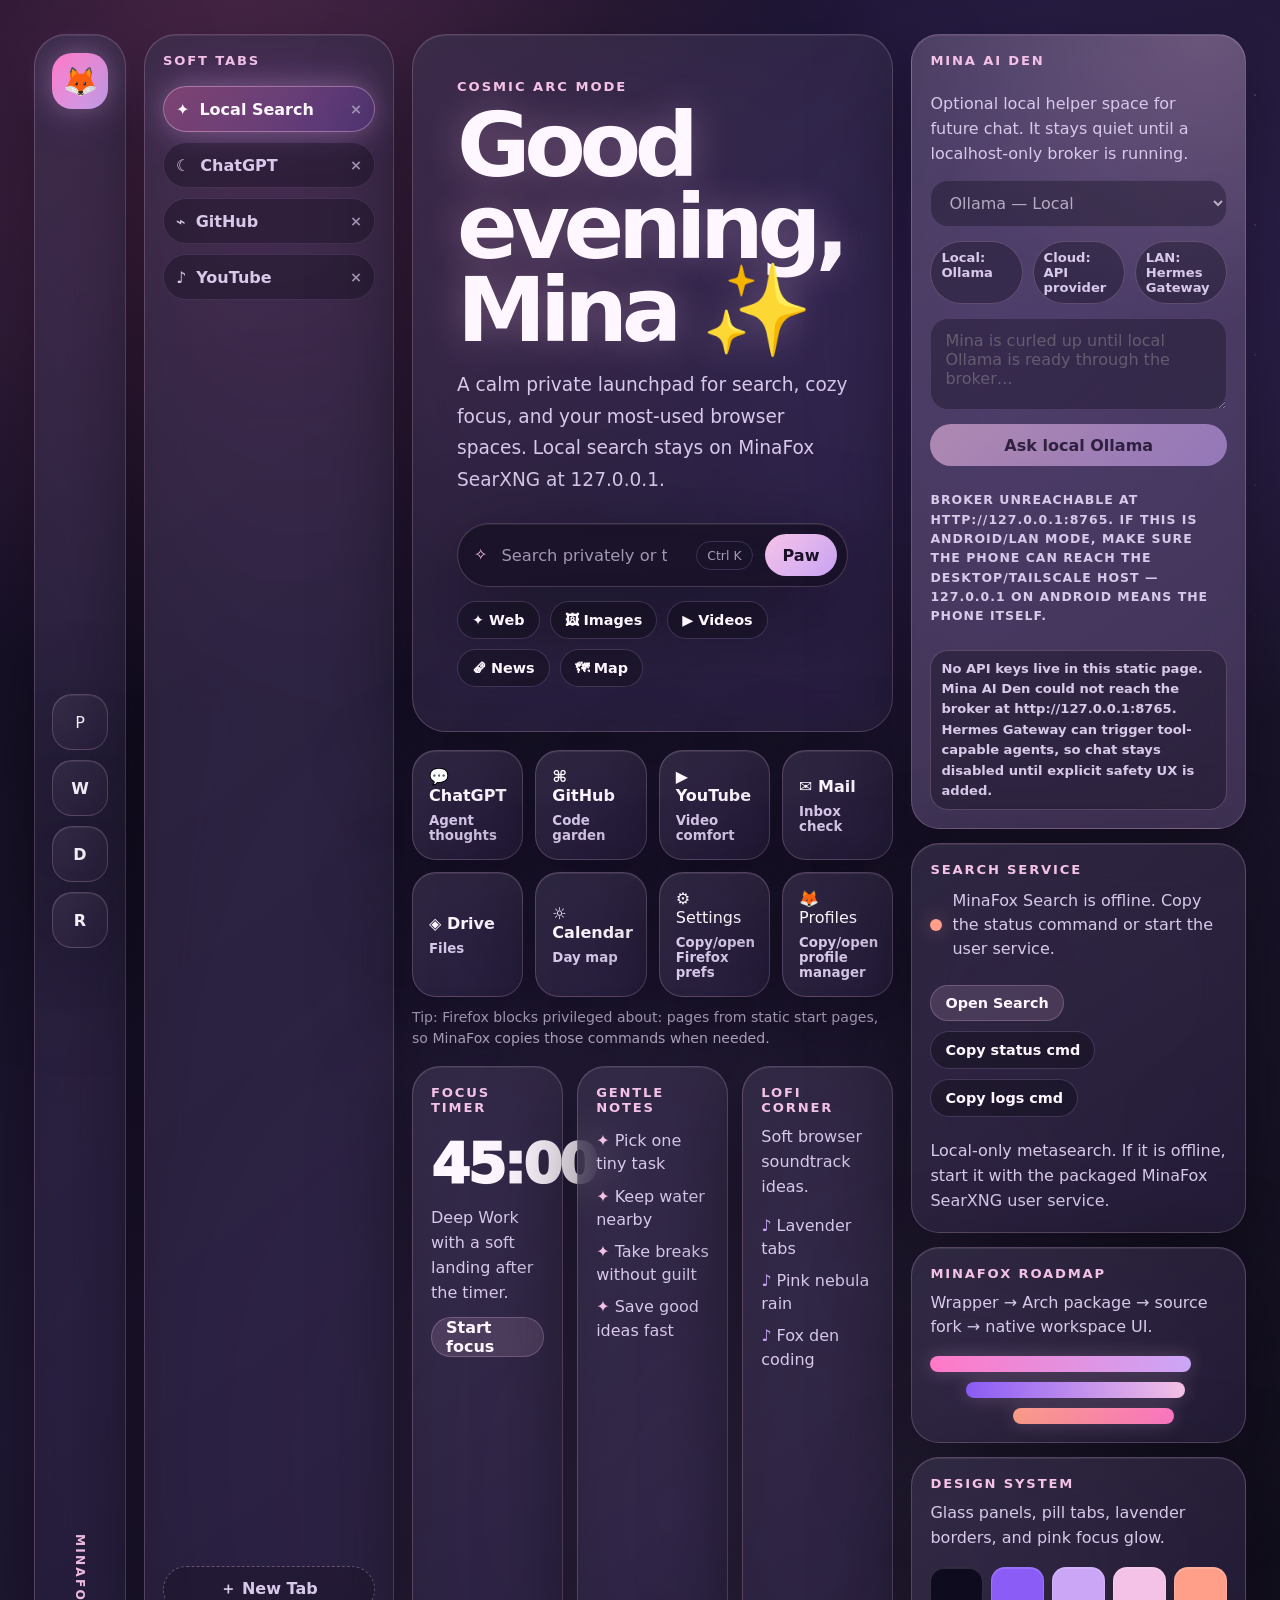
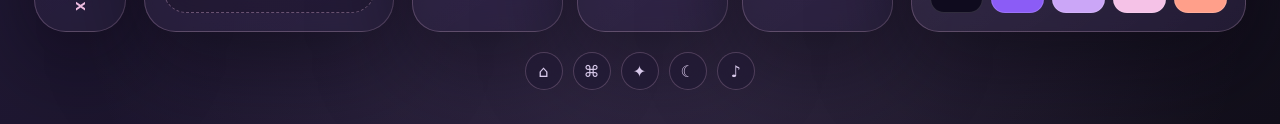
==== desktop/start.html @ c30ad0db "feat: add MinaFox Android LAN UX harness" ====
<!doctype html>
<html lang="en">
<head>
  <meta charset="utf-8" />
  <meta name="viewport" content="width=device-width, initial-scale=1" />
  <meta name="color-scheme" content="dark" />
  <title>MinaFox Start</title>
  <style>
    :root {
      color-scheme: dark;
      --bg: #0f0b1e;
      --bg-2: #151126;
      --panel: rgba(32, 24, 52, 0.66);
      --panel-strong: rgba(63, 48, 86, 0.78);
      --ink: #fff7ff;
      --muted: #d8c9ea;
      --soft: #a99abb;
      --lavender: #cba6f7;
      --violet: #8b5cf6;
      --pink: #f5c2e7;
      --rose: #ff79c6;
      --peach: #ff9f8a;
      --border: rgba(245, 194, 231, 0.22);
      --border-strong: rgba(245, 194, 231, 0.42);
      --shadow: 0 28px 90px rgba(5, 3, 12, 0.52);
      --glow: 0 0 28px rgba(245, 194, 231, 0.30), 0 0 54px rgba(139, 92, 246, 0.18);
      font-family: Inter, ui-sans-serif, system-ui, -apple-system, BlinkMacSystemFont, "Segoe UI", sans-serif;
      background: var(--bg);
      color: var(--ink);
    }

    * { box-sizing: border-box; }

    body {
      margin: 0;
      min-height: 100vh;
      padding: clamp(16px, 3vw, 34px);
      background:
        radial-gradient(circle at 18% 8%, rgba(255, 121, 198, 0.28), transparent 30%),
        radial-gradient(circle at 78% 18%, rgba(139, 92, 246, 0.26), transparent 28%),
        radial-gradient(circle at 52% 88%, rgba(203, 166, 247, 0.18), transparent 36%),
        linear-gradient(135deg, #0f0b1e 0%, #211936 48%, #120f1b 100%);
      overflow-x: hidden;
    }

    body::before {
      content: "";
      position: fixed;
      inset: 0;
      pointer-events: none;
      background-image:
        radial-gradient(circle, rgba(255,255,255,0.20) 0 1px, transparent 1.4px),
        radial-gradient(circle, rgba(245,194,231,0.22) 0 1px, transparent 1.5px);
      background-size: 130px 130px, 190px 190px;
      background-position: 20px 30px, 70px 90px;
      mask-image: linear-gradient(to bottom, rgba(0,0,0,0.82), transparent 88%);
    }

    a { color: inherit; }

    .minafox-desktop,
    .minafox-shell {
      position: relative;
      z-index: 1;
      width: min(1440px, 100%);
      min-height: calc(100vh - clamp(32px, 6vw, 68px));
      margin: 0 auto;
      display: grid;
      grid-template-columns: 92px minmax(190px, 250px) minmax(0, 1fr);
      gap: 18px;
      align-items: stretch;
    }

    .glass,
    .workspace-rail,
    .soft-tabs,
    .hero-card,
    .quick-card,
    .widget-card,
    .dashboard-card,
    .workspace-bubble,
    .command-bar {
      border: 1px solid var(--border);
      background: linear-gradient(145deg, rgba(255, 255, 255, 0.08), rgba(255, 255, 255, 0.03)), var(--panel);
      box-shadow: var(--shadow), inset 0 1px 0 rgba(255, 255, 255, 0.08);
      backdrop-filter: blur(22px) saturate(148%);
    }

    .workspace-rail {
      border-radius: 32px;
      padding: 18px 12px;
      display: grid;
      grid-template-rows: auto 1fr auto;
      justify-items: center;
      gap: 18px;
    }

    .brand-mark {
      display: grid;
      place-items: center;
      width: 56px;
      height: 56px;
      border-radius: 20px;
      background: linear-gradient(135deg, var(--rose), var(--lavender));
      color: #1b1026;
      font-size: 1.75rem;
      box-shadow: var(--glow);
    }

    .rail-label {
      writing-mode: vertical-rl;
      text-orientation: mixed;
      letter-spacing: 0.18em;
      text-transform: uppercase;
      color: var(--pink);
      font-size: 0.76rem;
      font-weight: 900;
    }

    .workspace-bubbles {
      display: grid;
      gap: 10px;
      align-content: center;
    }

    .workspace-bubble {
      width: 56px;
      min-height: 56px;
      display: grid;
      place-items: center;
      border-radius: 20px;
      text-decoration: none;
      font-weight: 900;
      transition: transform 160ms ease, border-color 160ms ease, box-shadow 160ms ease, background-color 160ms ease;
    }

    .soft-tabs {
      border-radius: 32px;
      padding: 18px;
      display: grid;
      grid-template-rows: auto 1fr auto;
      gap: 18px;
      min-width: 0;
    }

    .soft-tabs h2,
    .dashboard-card h2,
    .widget-card h2 {
      margin: 0;
      font-size: 0.82rem;
      letter-spacing: 0.14em;
      text-transform: uppercase;
      color: var(--pink);
    }

    .soft-tab-list {
      display: grid;
      gap: 10px;
      align-content: start;
    }

    .soft-tab {
      display: grid;
      grid-template-columns: auto 1fr auto;
      gap: 10px;
      align-items: center;
      min-height: 46px;
      padding: 10px 12px;
      border: 1px solid rgba(203, 166, 247, 0.14);
      border-radius: 999px;
      background: rgba(13, 10, 22, 0.34);
      color: var(--muted);
      text-decoration: none;
      font-weight: 750;
    }

    .soft-tab.is-active {
      color: var(--ink);
      background: linear-gradient(135deg, rgba(255, 121, 198, 0.32), rgba(139, 92, 246, 0.26));
      border-color: var(--border-strong);
      box-shadow: var(--glow);
    }

    .tab-close {
      color: var(--soft);
      font-size: 0.9rem;
    }

    .new-tab-pill {
      display: block;
      border: 1px dashed rgba(245, 194, 231, 0.34);
      border-radius: 999px;
      padding: 12px 14px;
      color: var(--muted);
      text-align: center;
      text-decoration: none;
      font-weight: 850;
      background: rgba(13, 10, 22, 0.24);
      width: 100%;
    }

    .start-stage {
      display: grid;
      grid-template-columns: minmax(0, 1.18fr) minmax(280px, 0.82fr);
      gap: 18px;
      min-width: 0;
    }

    .stage-main {
      display: grid;
      grid-template-rows: auto auto 1fr;
      gap: 18px;
      min-width: 0;
    }

    .hero-card {
      border-radius: 34px;
      padding: clamp(24px, 4vw, 44px);
      position: relative;
      overflow: hidden;
    }

    .hero-card::after {
      content: "";
      position: absolute;
      inset: auto -16% -44% 36%;
      height: 280px;
      background: radial-gradient(circle, rgba(245, 194, 231, 0.32), transparent 64%);
      pointer-events: none;
    }

    .eyebrow {
      margin: 0 0 10px;
      color: var(--pink);
      font-size: 0.82rem;
      font-weight: 900;
      letter-spacing: 0.15em;
      text-transform: uppercase;
    }

    h1 {
      margin: 0;
      max-width: 820px;
      font-size: clamp(2.5rem, 7vw, 5.6rem);
      line-height: 0.92;
      letter-spacing: -0.07em;
      text-shadow: 0 0 38px rgba(245, 194, 231, 0.30);
    }

    .subtitle {
      max-width: 66ch;
      margin: 18px 0 0;
      color: var(--muted);
      font-size: clamp(1rem, 2vw, 1.16rem);
      line-height: 1.7;
    }

    .command-bar {
      position: relative;
      z-index: 1;
      display: grid;
      grid-template-columns: auto 1fr auto auto;
      gap: 12px;
      align-items: center;
      margin-top: 28px;
      padding: 10px 10px 10px 16px;
      border-radius: 999px;
      background: rgba(13, 10, 22, 0.58);
    }

    label {
      position: absolute;
      width: 1px;
      height: 1px;
      padding: 0;
      margin: -1px;
      overflow: hidden;
      clip: rect(0, 0, 0, 0);
      white-space: nowrap;
      border: 0;
    }

    .sparkle { color: var(--pink); }

    input[name="q"] {
      min-width: 0;
      border: 0;
      background: transparent;
      color: var(--ink);
      font: inherit;
      font-size: 1.02rem;
      outline: none;
    }

    input[name="q"]::placeholder { color: rgba(216, 201, 234, 0.72); }

    .shortcut-hint {
      color: var(--soft);
      border: 1px solid rgba(203, 166, 247, 0.20);
      border-radius: 999px;
      padding: 6px 10px;
      font-size: 0.78rem;
      white-space: nowrap;
    }

    button,
    .quick-card,
    .workspace-bubble,
    .soft-tab,
    .new-tab-pill,
    .search-mode-pill,
    .status-action {
      transition: transform 160ms ease, border-color 160ms ease, box-shadow 160ms ease, background-color 160ms ease;
    }

    button {
      border: 0;
      min-height: 42px;
      border-radius: 999px;
      padding: 0 18px;
      background: linear-gradient(135deg, var(--pink), var(--lavender));
      color: #1b1026;
      cursor: pointer;
      font: inherit;
      font-weight: 900;
    }

    .search-mode-pills {
      position: relative;
      z-index: 1;
      display: flex;
      flex-wrap: wrap;
      gap: 10px;
      margin-top: 14px;
    }

    .search-mode-pill,
    .status-action {
      min-height: 38px;
      border: 1px solid rgba(203, 166, 247, 0.22);
      border-radius: 999px;
      padding: 0 14px;
      background: rgba(13, 10, 22, 0.40);
      color: var(--ink);
      box-shadow: none;
      font-size: 0.9rem;
    }

    .search-mode-pill:hover,
    .status-action:hover {
      background: linear-gradient(135deg, rgba(245, 194, 231, 0.22), rgba(139, 92, 246, 0.18));
    }

    .quick-apps,
    .quicklinks {
      display: grid;
      grid-template-columns: repeat(4, minmax(0, 1fr));
      gap: 12px;
    }

    .quick-card {
      min-height: 92px;
      display: grid;
      gap: 8px;
      align-content: center;
      justify-items: start;
      border-radius: 24px;
      padding: 16px;
      text-decoration: none;
      font-weight: 900;
    }

    .quick-card small {
      color: var(--muted);
      font-weight: 650;
    }

    .action-card {
      width: 100%;
      border: 1px solid var(--border);
      background: linear-gradient(145deg, rgba(255, 255, 255, 0.08), rgba(255, 255, 255, 0.03)), var(--panel);
      color: var(--ink);
      cursor: pointer;
      text-align: left;
      font: inherit;
    }

    .action-status {
      grid-column: 1 / -1;
      margin: -2px 0 0;
      min-height: 1.4em;
      color: var(--muted);
      font-size: 0.88rem;
      line-height: 1.45;
    }

    .workspace-bubble.action-card {
      width: 56px;
      padding: 0;
      text-align: center;
    }

    .widget-grid,
    .dashboard-grid {
      display: grid;
      gap: 14px;
    }

    .widget-grid {
      grid-template-columns: repeat(3, minmax(0, 1fr));
    }

    .widget-card,
    .dashboard-card {
      border-radius: 28px;
      padding: 18px;
      min-width: 0;
    }

    .ai-den-card {
      display: grid;
      gap: 14px;
      background:
        radial-gradient(circle at 88% 0%, rgba(245, 194, 231, 0.18), transparent 34%),
        linear-gradient(145deg, rgba(255, 255, 255, 0.10), rgba(255, 255, 255, 0.04)),
        var(--panel-strong);
    }

    .ai-den-card select,
    .ai-den-card textarea {
      width: 100%;
      border: 1px solid rgba(203, 166, 247, 0.24);
      border-radius: 18px;
      background: rgba(13, 10, 22, 0.58);
      color: var(--ink);
      font: inherit;
      padding: 12px 14px;
    }

    .ai-den-card select:disabled,
    .ai-den-card textarea:disabled,
    .ai-send-button:disabled {
      opacity: 0.58;
      cursor: not-allowed;
    }

    .ai-den-card textarea {
      min-height: 92px;
      resize: vertical;
    }

    .ai-provider-row,
    .ai-privacy-row {
      display: grid;
      gap: 10px;
    }

    .ai-privacy-row {
      grid-template-columns: repeat(3, minmax(0, 1fr));
    }

    .privacy-pill,
    .ai-status-text {
      border: 1px solid rgba(245, 194, 231, 0.22);
      border-radius: 999px;
      padding: 8px 10px;
      color: var(--muted);
      background: rgba(13, 10, 22, 0.34);
      font-size: 0.82rem;
      font-weight: 800;
    }

    .ai-status-text {
      border-radius: 18px;
      line-height: 1.5;
    }

    .ai-response-box {
      min-height: 48px;
      border: 1px solid rgba(137, 180, 250, 0.20);
      border-radius: 18px;
      padding: 12px 14px;
      background: rgba(13, 10, 22, 0.36);
      color: var(--soft);
      line-height: 1.5;
      white-space: pre-wrap;
    }

    .ai-response-box:empty {
      display: none;
    }

    .ai-chat-state {
      color: var(--muted);
      font-size: 0.78rem;
      font-weight: 800;
      letter-spacing: 0.08em;
      text-transform: uppercase;
    }

    .service-status-card {
      display: grid;
      gap: 12px;
    }

    .service-status-row {
      display: flex;
      align-items: center;
      gap: 10px;
      color: var(--muted);
      line-height: 1.5;
    }

    .status-dot {
      width: 12px;
      height: 12px;
      border-radius: 999px;
      background: var(--soft);
      box-shadow: 0 0 18px rgba(216, 201, 234, 0.20);
      flex: 0 0 auto;
    }

    .status-dot.is-online {
      background: #a6e3a1;
      box-shadow: 0 0 18px rgba(166, 227, 161, 0.42);
    }

    .status-dot.is-offline {
      background: var(--peach);
      box-shadow: 0 0 18px rgba(255, 159, 138, 0.36);
    }

    .status-actions {
      display: flex;
      flex-wrap: wrap;
      gap: 10px;
    }

    .widget-card p,
    .dashboard-card p {
      color: var(--muted);
      line-height: 1.55;
      margin: 10px 0 0;
    }

    .timer-face {
      margin-top: 16px;
      font-size: clamp(2rem, 5vw, 3.5rem);
      font-weight: 950;
      letter-spacing: -0.05em;
    }

    .mini-button {
      display: inline-grid;
      place-items: center;
      min-height: 36px;
      margin-top: 12px;
      padding: 0 14px;
      border-radius: 999px;
      background: rgba(245, 194, 231, 0.14);
      border: 1px solid rgba(245, 194, 231, 0.24);
      color: var(--ink);
      text-decoration: none;
      font-weight: 850;
    }

    .checklist,
    .track-list {
      display: grid;
      gap: 9px;
      margin: 14px 0 0;
      padding: 0;
      list-style: none;
      color: var(--muted);
      line-height: 1.45;
    }

    .checklist li::before { content: "✦ "; color: var(--pink); }
    .track-list li::before { content: "♪ "; color: var(--lavender); }

    .dashboard-grid {
      align-content: start;
    }

    .roadmap-bars {
      display: grid;
      gap: 10px;
      margin-top: 16px;
    }

    .roadmap-bars span {
      display: block;
      height: 16px;
      border-radius: 999px;
      background: linear-gradient(90deg, var(--rose), var(--lavender));
      box-shadow: 0 0 18px rgba(245, 194, 231, 0.22);
    }

    .roadmap-bars span:nth-child(2) { width: 74%; margin-left: 12%; background: linear-gradient(90deg, var(--violet), var(--pink)); }
    .roadmap-bars span:nth-child(3) { width: 54%; margin-left: 28%; background: linear-gradient(90deg, var(--peach), var(--rose)); }

    .palette {
      display: grid;
      grid-template-columns: repeat(5, 1fr);
      gap: 8px;
      margin-top: 16px;
    }

    .swatch {
      min-height: 46px;
      border-radius: 14px;
      border: 1px solid rgba(255, 255, 255, 0.14);
      box-shadow: inset 0 1px 0 rgba(255,255,255,0.12);
    }

    .bottom-toolbar {
      grid-column: 1 / -1;
      display: flex;
      justify-content: center;
      gap: 10px;
      padding-top: 2px;
    }

    .bottom-toolbar span {
      display: grid;
      place-items: center;
      width: 38px;
      height: 38px;
      border-radius: 999px;
      border: 1px solid var(--border);
      background: rgba(32, 24, 52, 0.54);
      color: var(--muted);
      backdrop-filter: blur(16px);
    }

    button:hover,
    .quick-card:hover,
    .workspace-bubble:hover,
    .soft-tab:hover,
    .new-tab-pill:hover,
    .mini-button:hover,
    .search-mode-pill:hover,
    .status-action:hover {
      transform: translateY(-2px);
      border-color: var(--border-strong);
      box-shadow: 0 18px 48px rgba(7, 4, 18, 0.34), 0 0 28px rgba(245, 194, 231, 0.16);
    }

    input[name="q"]:focus-visible,
    .ai-den-card select:focus-visible,
    .ai-den-card textarea:focus-visible,
    button:focus-visible,
    .quick-card:focus-visible,
    .workspace-bubble:focus-visible,
    .soft-tab:focus-visible,
    .new-tab-pill:focus-visible,
    .mini-button:focus-visible,
    .search-mode-pill:focus-visible,
    .status-action:focus-visible {
      outline: 3px solid rgba(245, 194, 231, 0.52);
      outline-offset: 4px;
      border-color: rgba(245, 194, 231, 0.74);
      box-shadow: 0 0 0 7px rgba(139, 92, 246, 0.18), 0 0 34px rgba(245, 194, 231, 0.24);
    }

    @media (max-width: 1180px) {
      .minafox-desktop,
      .minafox-shell {
        grid-template-columns: 82px minmax(0, 1fr);
      }

      .soft-tabs {
        grid-column: 1 / -1;
        grid-row: 2;
      }

      .soft-tab-list {
        grid-template-columns: repeat(4, minmax(0, 1fr));
      }

      .start-stage {
        grid-column: 2;
      }
    }

    @media (max-width: 920px) {
      .minafox-desktop,
      .minafox-shell {
        grid-template-columns: 1fr;
      }

      .workspace-rail {
        grid-template-columns: auto 1fr auto;
        grid-template-rows: auto;
        border-radius: 26px;
      }

      .rail-label { writing-mode: initial; }

      .workspace-bubbles {
        display: flex;
        justify-content: center;
        flex-wrap: wrap;
      }

      .workspace-bubble {
        width: auto;
        min-width: 56px;
        padding-inline: 16px;
      }

      .start-stage {
        grid-column: auto;
        grid-template-columns: 1fr;
      }

      .widget-grid,
      .quick-apps,
      .quicklinks {
        grid-template-columns: repeat(2, minmax(0, 1fr));
      }
    }

    @media (max-width: 640px) {
      body { padding: 14px; }

      .hero-card,
      .soft-tabs,
      .workspace-rail,
      .widget-card,
      .dashboard-card {
        border-radius: 24px;
      }

      .command-bar {
        grid-template-columns: auto 1fr auto;
        border-radius: 24px;
      }

      .shortcut-hint { display: none; }

      .soft-tab-list,
      .widget-grid,
      .quick-apps,
      .quicklinks {
        grid-template-columns: 1fr;
      }
    }

    @media (prefers-reduced-motion: reduce) {
      *, *::before, *::after {
        animation-duration: 0.001ms !important;
        animation-iteration-count: 1 !important;
        scroll-behavior: auto !important;
        transition-duration: 0.001ms !important;
      }
    }
  </style>
</head>
<body>
  <main class="minafox-shell minafox-desktop" aria-label="MinaFox start dashboard">
    <aside class="workspace-rail" aria-label="Workspace rail">
      <div class="brand-mark" aria-hidden="true">🦊</div>
      <nav class="workspace-bubbles" aria-label="Workspaces">
        <button class="workspace-bubble action-card" type="button" data-about-target="about:profiles" aria-label="Personal workspace">P</button>
        <a class="workspace-bubble" href="https://calendar.google.com/" aria-label="Work workspace">W</a>
        <a class="workspace-bubble" href="https://github.com/" aria-label="Development workspace">D</a>
        <a class="workspace-bubble" href="https://scholar.google.com/" aria-label="Research workspace">R</a>
      </nav>
      <div class="rail-label">MinaFox</div>
    </aside>

    <aside class="soft-tabs" aria-label="Soft tab preview">
      <h2>Soft tabs</h2>
      <nav class="soft-tab-list" aria-label="Pinned pages">
        <a class="soft-tab is-active" href="http://127.0.0.1:8888/"><span>✦</span><span>Local Search</span><span class="tab-close">×</span></a>
        <a class="soft-tab" href="https://chat.openai.com/"><span>☾</span><span>ChatGPT</span><span class="tab-close">×</span></a>
        <a class="soft-tab" href="https://github.com/"><span>⌁</span><span>GitHub</span><span class="tab-close">×</span></a>
        <a class="soft-tab" href="https://youtube.com/"><span>♪</span><span>YouTube</span><span class="tab-close">×</span></a>
      </nav>
      <button class="new-tab-pill" type="button" data-about-target="about:blank">＋ New Tab</button>
    </aside>

    <section class="start-stage" aria-label="Start page content">
      <div class="stage-main">
        <section class="hero-card" aria-labelledby="minafox-greeting">
          <p class="eyebrow">Cosmic Arc mode</p>
          <h1 id="minafox-greeting">Good evening, Mina ✨</h1>
          <p class="subtitle">A calm private launchpad for search, cozy focus, and your most-used browser spaces. Local search stays on MinaFox SearXNG at 127.0.0.1.</p>
          <form id="minafox-search-form" class="command-bar" role="search" method="post" action="http://127.0.0.1:8888/search">
            <span class="sparkle" aria-hidden="true">✧</span>
            <label for="search-q">Search MinaFox SearXNG privately</label>
            <input id="search-q" name="q" type="search" autocomplete="off" placeholder="Search privately or type a cozy command…" />
            <span class="shortcut-hint" aria-hidden="true">Ctrl K</span>
            <button type="submit" aria-label="Search">Paw</button>
          </form>
          <div class="search-mode-pills" aria-label="Search modes">
            <button class="search-mode-pill" type="button" data-search-category="general">✦ Web</button>
            <button class="search-mode-pill" type="button" data-search-category="images">🖼 Images</button>
            <button class="search-mode-pill" type="button" data-search-category="videos">▶ Videos</button>
            <button class="search-mode-pill" type="button" data-search-category="news">🗞 News</button>
            <button class="search-mode-pill" type="button" data-search-category="map">🗺 Map</button>
          </div>
        </section>

        <nav class="quick-apps quicklinks" aria-label="Quick links">
          <a class="quick-card" href="https://chat.openai.com/"><span>💬 ChatGPT</span><small>Agent thoughts</small></a>
          <a class="quick-card" href="https://github.com/"><span>⌘ GitHub</span><small>Code garden</small></a>
          <a class="quick-card" href="https://youtube.com/"><span>▶ YouTube</span><small>Video comfort</small></a>
          <a class="quick-card" href="https://mail.proton.me/"><span>✉ Mail</span><small>Inbox check</small></a>
          <a class="quick-card" href="https://drive.proton.me/"><span>◈ Drive</span><small>Files</small></a>
          <a class="quick-card" href="https://calendar.google.com/"><span>☼ Calendar</span><small>Day map</small></a>
          <button class="quick-card action-card" type="button" data-about-target="about:preferences"><span>⚙ Settings</span><small>Copy/open Firefox prefs</small></button>
          <button class="quick-card action-card" type="button" data-about-target="about:profiles"><span>🦊 Profiles</span><small>Copy/open profile manager</small></button>
          <p class="action-status" data-action-status aria-live="polite">Tip: Firefox blocks privileged about: pages from static start pages, so MinaFox copies those commands when needed.</p>
        </nav>

        <section class="widget-grid" aria-label="Focus widgets">
          <article class="widget-card focus-timer-card">
            <h2>Focus timer</h2>
            <div class="timer-face">45:00</div>
            <p>Deep Work with a soft landing after the timer.</p>
            <button class="mini-button action-card" type="button" data-about-target="about:blank">Start focus</button>
          </article>
          <article class="widget-card notes-card">
            <h2>Gentle notes</h2>
            <ul class="checklist">
              <li>Pick one tiny task</li>
              <li>Keep water nearby</li>
              <li>Take breaks without guilt</li>
              <li>Save good ideas fast</li>
            </ul>
          </article>
          <article class="widget-card lofi-card">
            <h2>Lofi corner</h2>
            <p>Soft browser soundtrack ideas.</p>
            <ul class="track-list">
              <li>Lavender tabs</li>
              <li>Pink nebula rain</li>
              <li>Fox den coding</li>
            </ul>
          </article>
        </section>
      </div>

      <aside class="dashboard-grid" aria-label="Dashboard cards">
        <article class="dashboard-card ai-den-card" aria-labelledby="ai-den-title">
          <h2 id="ai-den-title">Mina AI Den</h2>
          <p>Optional local helper space for future chat. It stays quiet until a localhost-only broker is running.</p>
          <div class="ai-provider-row">
            <label for="ai-provider-select">Choose AI provider</label>
            <select id="ai-provider-select" class="ai-provider-select" disabled>
              <option value="ollama" data-provider-id="ollama">Ollama — Local</option>
              <option value="openai_compatible" data-provider-id="openai_compatible" disabled>OpenAI / ChatGPT-compatible — Cloud</option>
              <option value="gemini" data-provider-id="gemini" disabled>Gemini — Cloud</option>
              <option value="claude" data-provider-id="claude" disabled>Claude — Cloud</option>
              <option value="openrouter" data-provider-id="openrouter" disabled>OpenRouter — Cloud</option>
              <option value="hermes_gateway" data-provider-id="hermes_gateway" disabled>Hermes Gateway — LAN / advanced</option>
            </select>
          </div>
          <div class="ai-privacy-row" aria-label="AI privacy modes">
            <span class="privacy-pill" data-privacy-mode="local">Local: Ollama</span>
            <span class="privacy-pill" data-privacy-mode="cloud">Cloud: API provider</span>
            <span class="privacy-pill" data-privacy-mode="lan">LAN: Hermes Gateway</span>
          </div>
          <label for="ai-prompt-input">AI prompt</label>
          <textarea id="ai-prompt-input" class="ai-prompt-input" disabled placeholder="Mina is curled up until local Ollama is ready through the broker…"></textarea>
          <button class="ai-send-button" type="button" disabled>Ask local Ollama</button>
          <p class="ai-chat-state" data-ai-chat-state>Chat disabled until broker reports local Ollama ready.</p>
          <output class="ai-response-box" data-ai-response aria-live="polite"></output>
          <p class="ai-status-text" data-ai-status>No API keys live in this static page. Cloud keys stay in local config/keyring-backed broker settings. Hermes Gateway can trigger tool-capable agents, so LAN mode still requires explicit pairing and warnings. Start minafox-ai-broker to detect http://127.0.0.1:8765.</p>
        </article>
        <article class="dashboard-card service-status-card" aria-labelledby="search-status-title">
          <h2 id="search-status-title">Search service</h2>
          <div class="service-status-row">
            <span class="status-dot" data-search-status-dot aria-hidden="true"></span>
            <span data-search-status>Checking MinaFox Search on 127.0.0.1:8888…</span>
          </div>
          <div class="status-actions" aria-label="Search service actions">
            <a class="status-action mini-button" href="http://127.0.0.1:8888/">Open Search</a>
            <button class="status-action" type="button" data-copy-command="systemctl --user status minafox-searxng.service">Copy status cmd</button>
            <button class="status-action" type="button" data-copy-command="journalctl --user -u minafox-searxng.service -f">Copy logs cmd</button>
          </div>
          <p>Local-only metasearch. If it is offline, start it with the packaged MinaFox SearXNG user service.</p>
        </article>
        <article class="dashboard-card roadmap-card">
          <h2>MinaFox roadmap</h2>
          <p>Wrapper → Arch package → source fork → native workspace UI.</p>
          <div class="roadmap-bars" aria-hidden="true">
            <span style="width: 88%"></span>
            <span></span>
            <span></span>
          </div>
        </article>
        <article class="dashboard-card design-system-card">
          <h2>Design system</h2>
          <p>Glass panels, pill tabs, lavender borders, and pink focus glow.</p>
          <div class="palette" aria-label="MinaFox palette swatches">
            <span class="swatch" style="background:#0f0b1e"></span>
            <span class="swatch" style="background:#8b5cf6"></span>
            <span class="swatch" style="background:#cba6f7"></span>
            <span class="swatch" style="background:#f5c2e7"></span>
            <span class="swatch" style="background:#ff9f8a"></span>
          </div>
        </article>
      </aside>
    </section>

    <div class="bottom-toolbar" aria-hidden="true">
      <span>⌂</span><span>⌘</span><span>✦</span><span>☾</span><span>♪</span>
    </div>
  </main>
  <script>
    const actionStatus = document.querySelector("[data-action-status]");
    const searchForm = document.querySelector("#minafox-search-form");
    const searchInput = document.querySelector("#search-q");
    const minafoxRuntimeConfig = window.MINAFOX_RUNTIME_CONFIG || {};
    const searchBaseUrl = normalizeServiceUrl(minafoxRuntimeConfig.searchBaseUrl || "http://127.0.0.1:8888");
    const searchActionUrl = normalizeServiceUrl(minafoxRuntimeConfig.searchActionUrl || `${searchBaseUrl}/search`);
    const aiBrokerUrl = normalizeServiceUrl(minafoxRuntimeConfig.aiBrokerUrl || "http://127.0.0.1:8765");
    const runtimeMode = minafoxRuntimeConfig.mode || "desktop-local";

    function normalizeServiceUrl(url) {
      return String(url || "").replace(/\/+$/, "");
    }

    function applyRuntimeConfig() {
      if (searchForm) searchForm.action = searchActionUrl;
      document.querySelectorAll('a[href="http://127.0.0.1:8888/"]').forEach((link) => {
        link.href = `${searchBaseUrl}/`;
      });
      const subtitle = document.querySelector(".hero-card .subtitle");
      if (subtitle && runtimeMode !== "desktop-local") {
        subtitle.textContent = `A calm private launchpad for search, cozy focus, and your most-used browser spaces. Android/LAN test mode points search to ${searchBaseUrl}.`;
      }
      const aiStatus = document.querySelector("[data-ai-status]");
      if (aiStatus && runtimeMode !== "desktop-local") {
        aiStatus.textContent = `No API keys live in this static page. Android/LAN test mode will check the MinaFox broker at ${aiBrokerUrl}.`;
      }
      const searchStatus = document.querySelector("[data-search-status]");
      if (searchStatus) searchStatus.textContent = `Checking MinaFox Search on ${searchBaseUrl}…`;
    }

    applyRuntimeConfig();

    function setSearchCategory(category) {
      if (!searchForm || !category) return;
      searchForm.querySelectorAll('input[name^="category_"]').forEach((input) => input.remove());
      const hidden = document.createElement("input");
      hidden.type = "hidden";
      hidden.name = `category_${category}`;
      hidden.value = "on";
      searchForm.appendChild(hidden);
    }

    document.querySelectorAll("[data-search-category]").forEach((control) => {
      control.addEventListener("click", () => {
        const category = control.getAttribute("data-search-category");
        setSearchCategory(category);
        if (searchInput && !searchInput.value.trim()) searchInput.focus();
        if (searchInput?.value.trim()) searchForm?.requestSubmit();
      });
    });

    document.querySelectorAll("[data-copy-command]").forEach((control) => {
      control.addEventListener("click", async () => {
        const command = control.getAttribute("data-copy-command");
        if (!command) return;
        const copied = await copyAboutCommand(command);
        if (actionStatus) actionStatus.textContent = copied ? `Copied: ${command}` : `Run this command: ${command}`;
      });
    });

    async function copyAboutCommand(target) {
      try {
        if (navigator.clipboard?.writeText) {
          await navigator.clipboard.writeText(target);
          return true;
        }
      } catch (error) {
        // Fall through to textarea copy fallback.
      }
      const scratch = document.createElement("textarea");
      scratch.value = target;
      scratch.setAttribute("readonly", "");
      scratch.style.position = "fixed";
      scratch.style.opacity = "0";
      document.body.appendChild(scratch);
      scratch.select();
      let copied = false;
      try {
        copied = document.execCommand("copy");
      } catch (error) {
        copied = false;
      }
      scratch.remove();
      return copied;
    }

    document.querySelectorAll("[data-about-target]").forEach((control) => {
      control.addEventListener("click", async () => {
        const target = control.getAttribute("data-about-target");
        if (!target) return;
        if (target === "about:blank") {
          window.open("about:blank", "_blank", "noopener");
          if (actionStatus) actionStatus.textContent = "Opened a blank focus tab.";
          return;
        }
        const copied = await copyAboutCommand(target);
        if (actionStatus) {
          actionStatus.textContent = copied
            ? `Copied ${target}. Paste it into the address bar and press Enter.`
            : `Open ${target} from the address bar. Firefox blocks this from static pages.`;
        }
      });
    });

    const aiProviderSelect = document.querySelector("#ai-provider-select");
    const aiPromptInput = document.querySelector("#ai-prompt-input");
    const aiSendButton = document.querySelector(".ai-send-button");
    const aiResponse = document.querySelector("[data-ai-response]");
    const aiChatState = document.querySelector("[data-ai-chat-state]");

    function setAiChatEnabled(enabled, message) {
      if (aiProviderSelect) aiProviderSelect.disabled = !enabled;
      if (aiPromptInput) aiPromptInput.disabled = !enabled;
      if (aiSendButton) aiSendButton.disabled = !enabled;
      if (aiChatState) aiChatState.textContent = message;
    }

    function friendlyAiError(payload, fallback) {
      if (payload?.message) return payload.message;
      if (payload?.error === "chat_disabled") return "Local Ollama chat is safely paused. Start the broker with MINAFOX_AI_ENABLE_OLLAMA_CHAT=1 when you want to test it.";
      if (payload?.error === "provider_disabled") return "That provider is still safety-disabled in this MinaFox phase.";
      return fallback || "Ollama is offline. Start Ollama locally, make sure a model is pulled, then try Mina AI Den again.";
    }

    async function askLocalOllama() {
      const prompt = aiPromptInput?.value.trim();
      if (!prompt || !aiResponse) return;
      aiSendButton.disabled = true;
      aiResponse.textContent = "Mina is thinking locally…";
      try {
        const response = await fetch(`${aiBrokerUrl}/chat`, {
          method: "POST",
          headers: { "Content-Type": "application/json" },
          body: JSON.stringify({ provider: "ollama", prompt }),
        });
        const payload = await response.json();
        if (!response.ok) throw new Error(friendlyAiError(payload, "Local Ollama chat failed safely."));
        aiResponse.textContent = payload.message || "Mina replied with an empty message.";
      } catch (error) {
        aiResponse.textContent = `AI Den stayed safe: ${error.message}`;
      } finally {
        aiSendButton.disabled = false;
      }
    }

    aiSendButton?.addEventListener("click", askLocalOllama);

    (async () => {
      const status = document.querySelector("[data-search-status]");
      const dot = document.querySelector("[data-search-status-dot]");
      if (!status || !dot) return;
      try {
        await fetch(`${searchBaseUrl}/`, { cache: "no-store", mode: "no-cors" });
        dot.classList.add("is-online");
        status.textContent = `MinaFox Search is reachable at ${searchBaseUrl}.`;
      } catch (error) {
        dot.classList.add("is-offline");
        status.textContent = "MinaFox Search is offline. Copy the status command or start the user service.";
      }
    })();

    (async () => {
      const status = document.querySelector("[data-ai-status]");
      if (!status) return;
      try {
        const [providersResponse, hermesResponse] = await Promise.all([
          fetch(`${aiBrokerUrl}/providers`, { cache: "no-store" }),
          fetch(`${aiBrokerUrl}/hermes/health`, { cache: "no-store" }),
        ]);
        if (!providersResponse.ok) throw new Error("providers unavailable");
        const providers = await providersResponse.json();
        const hermes = hermesResponse.ok ? await hermesResponse.json() : null;
        const hermesAvailable = Boolean(hermes?.hermes?.available);
        const providerList = Array.isArray(providers.providers) ? providers.providers : [];
        const ollama = providerList.find((provider) => provider.id === "ollama");
        const ollamaDetected = Boolean(ollama?.available);
        const ollamaReady = Boolean(ollama?.chat_enabled || (ollama?.enabled && ollama?.status === "ready"));
        const count = providerList.length;
        setAiChatEnabled(
          ollamaReady,
          ollamaReady
            ? "Local Ollama is ready through the localhost broker. Cloud and Hermes modes remain disabled."
            : ollamaDetected
              ? "Broker sees Ollama, but chat is safely paused. Restart minafox-ai-broker with MINAFOX_AI_ENABLE_OLLAMA_CHAT=1 to test chat."
              : `Broker is awake at ${aiBrokerUrl}, but local Ollama is offline or not reachable from the broker.`
        );
        status.textContent = hermesAvailable
          ? `minafox-ai-broker is awake at ${aiBrokerUrl}. ${count} providers known. Local Ollama ${ollamaReady ? "chat is enabled" : ollamaDetected ? "is detected, but chat is paused" : "is not reachable"}. Hermes API Server is reachable; Hermes chat remains safety-disabled.`
          : `minafox-ai-broker is awake at ${aiBrokerUrl}. ${count} providers known. Local Ollama ${ollamaReady ? "chat is enabled" : ollamaDetected ? "is detected, but chat is paused" : "is not reachable"}. Hermes API Server is not reachable yet; Hermes chat remains safety-disabled.`;
      } catch (error) {
        setAiChatEnabled(false, `Broker unreachable at ${aiBrokerUrl}. If this is Android/LAN mode, make sure the phone can reach the desktop/Tailscale host — 127.0.0.1 on Android means the phone itself.`);
        status.textContent = `No API keys live in this static page. Mina AI Den could not reach the broker at ${aiBrokerUrl}. Hermes Gateway can trigger tool-capable agents, so chat stays disabled until explicit safety UX is added.`;
      }
    })();
  </script>
</body>
</html>
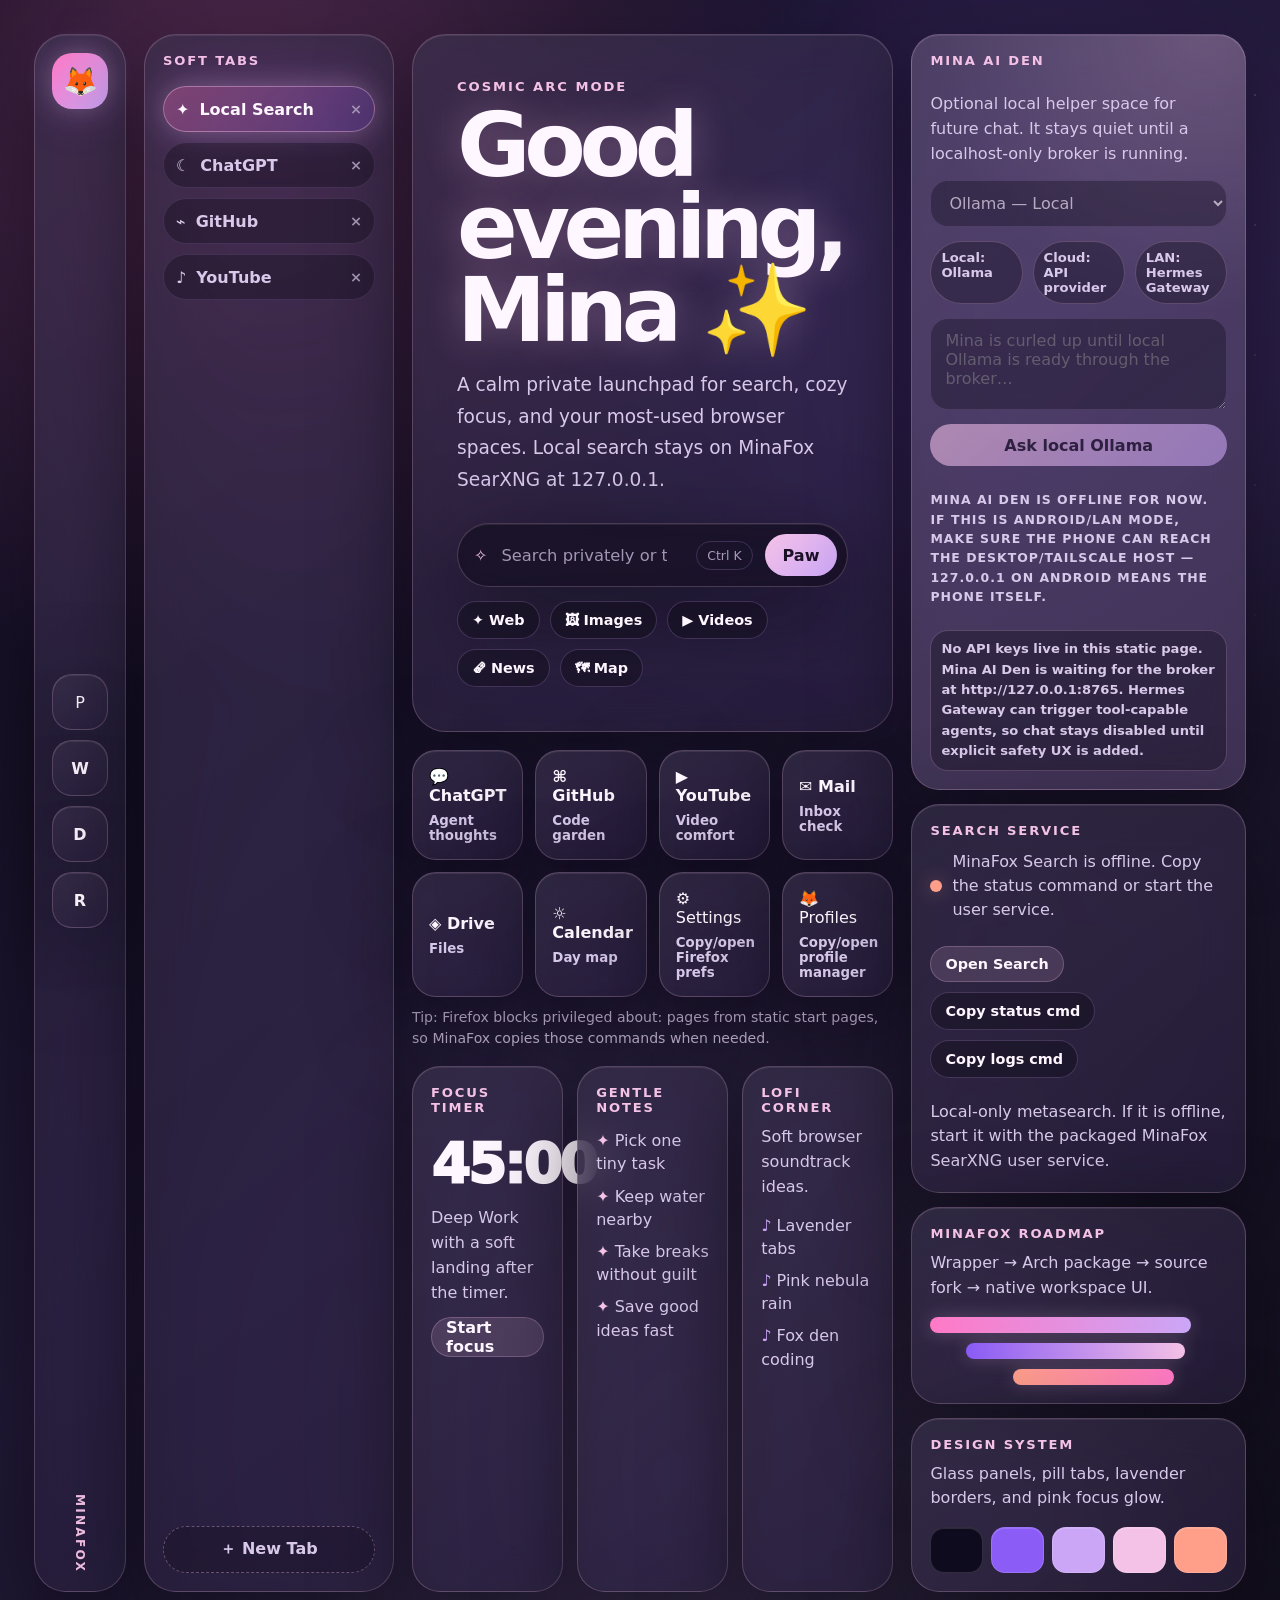
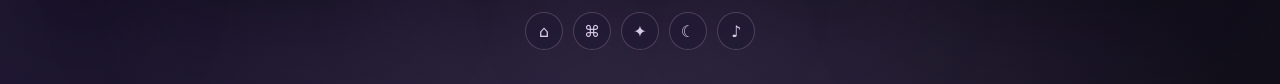
==== commit bb885694: "feat: polish mobile harness services" ====
--- a/desktop/start.html
+++ b/desktop/start.html
@@ -58,6 +58,27 @@
 
     a { color: inherit; }
 
+    html {
+      scrollbar-color: rgba(245, 194, 231, 0.46) rgba(15, 11, 30, 0.72);
+      scrollbar-width: thin;
+    }
+
+    a,
+    button,
+    input,
+    textarea,
+    select {
+      touch-action: manipulation;
+    }
+
+    ::-webkit-scrollbar { width: 10px; height: 10px; }
+    ::-webkit-scrollbar-track { background: rgba(15, 11, 30, 0.72); }
+    ::-webkit-scrollbar-thumb {
+      background: linear-gradient(180deg, rgba(245, 194, 231, 0.62), rgba(139, 92, 246, 0.48));
+      border-radius: 999px;
+      border: 2px solid rgba(15, 11, 30, 0.72);
+    }
+
     .minafox-desktop,
     .minafox-shell {
       position: relative;
@@ -744,6 +765,141 @@
       .quick-apps,
       .quicklinks {
         grid-template-columns: 1fr;
+      }
+    }
+
+    @media (max-width: 430px) {
+      body {
+        padding: 10px;
+        overflow-x: hidden;
+      }
+
+      .minafox-desktop,
+      .minafox-shell {
+        gap: 12px;
+        min-height: calc(100vh - 20px);
+      }
+
+      .workspace-rail {
+        position: sticky;
+        top: 8px;
+        z-index: 4;
+        grid-template-columns: auto 1fr;
+        gap: 10px;
+        padding: 10px;
+        align-items: center;
+      }
+
+      .brand-mark {
+        width: 44px;
+        height: 44px;
+        border-radius: 16px;
+        font-size: 1.35rem;
+      }
+
+      .workspace-bubbles {
+        justify-content: flex-start;
+        flex-wrap: nowrap;
+        overflow-x: auto;
+        overscroll-behavior-x: contain;
+        padding-bottom: 2px;
+      }
+
+      .workspace-bubble {
+        min-width: 46px;
+        min-height: 46px;
+        border-radius: 16px;
+        padding-inline: 12px;
+      }
+
+      .rail-label { display: none; }
+
+      .soft-tabs {
+        padding: 12px;
+        gap: 12px;
+      }
+
+      .soft-tab-list {
+        display: flex;
+        overflow-x: auto;
+        overscroll-behavior-x: contain;
+        padding-bottom: 4px;
+        scroll-snap-type: x proximity;
+      }
+
+      .soft-tab {
+        min-width: max-content;
+        min-height: 44px;
+        scroll-snap-align: start;
+      }
+
+      .new-tab-pill {
+        min-height: 44px;
+        padding: 10px 12px;
+      }
+
+      .hero-card {
+        padding: 22px 16px;
+      }
+
+      .hero-card h1 {
+        font-size: clamp(2rem, 13vw, 3.35rem);
+      }
+
+      .command-bar {
+        grid-template-columns: 1fr auto;
+        gap: 8px;
+        padding: 9px;
+      }
+
+      .command-bar .sparkle,
+      .command-bar label {
+        display: none;
+      }
+
+      .command-bar input {
+        min-height: 44px;
+        padding-inline: 12px;
+      }
+
+      .command-bar button,
+      .search-mode-pill,
+      .mini-button,
+      .status-action,
+      .ai-send-button {
+        min-height: 44px;
+      }
+
+      .search-mode-pills,
+      .ai-privacy-row,
+      .status-actions {
+        display: flex;
+        overflow-x: auto;
+        gap: 8px;
+        padding-bottom: 4px;
+      }
+
+      .search-mode-pill,
+      .privacy-pill,
+      .status-action {
+        flex: 0 0 auto;
+      }
+
+      .quick-card,
+      .widget-card,
+      .dashboard-card {
+        padding: 15px;
+      }
+
+      .ai-chat-state,
+      .ai-status-text,
+      .service-status-card p {
+        font-size: 0.88rem;
+      }
+
+      .bottom-toolbar {
+        inset-inline: 18px;
+        bottom: 10px;
       }
     }
 
@@ -1101,8 +1257,8 @@
           ? `minafox-ai-broker is awake at ${aiBrokerUrl}. ${count} providers known. Local Ollama ${ollamaReady ? "chat is enabled" : ollamaDetected ? "is detected, but chat is paused" : "is not reachable"}. Hermes API Server is reachable; Hermes chat remains safety-disabled.`
           : `minafox-ai-broker is awake at ${aiBrokerUrl}. ${count} providers known. Local Ollama ${ollamaReady ? "chat is enabled" : ollamaDetected ? "is detected, but chat is paused" : "is not reachable"}. Hermes API Server is not reachable yet; Hermes chat remains safety-disabled.`;
       } catch (error) {
-        setAiChatEnabled(false, `Broker unreachable at ${aiBrokerUrl}. If this is Android/LAN mode, make sure the phone can reach the desktop/Tailscale host — 127.0.0.1 on Android means the phone itself.`);
-        status.textContent = `No API keys live in this static page. Mina AI Den could not reach the broker at ${aiBrokerUrl}. Hermes Gateway can trigger tool-capable agents, so chat stays disabled until explicit safety UX is added.`;
+        setAiChatEnabled(false, `Mina AI Den is offline for now. If this is Android/LAN mode, make sure the phone can reach the desktop/Tailscale host — 127.0.0.1 on Android means the phone itself.`);
+        status.textContent = `No API keys live in this static page. Mina AI Den is waiting for the broker at ${aiBrokerUrl}. Hermes Gateway can trigger tool-capable agents, so chat stays disabled until explicit safety UX is added.`;
       }
     })();
   </script>
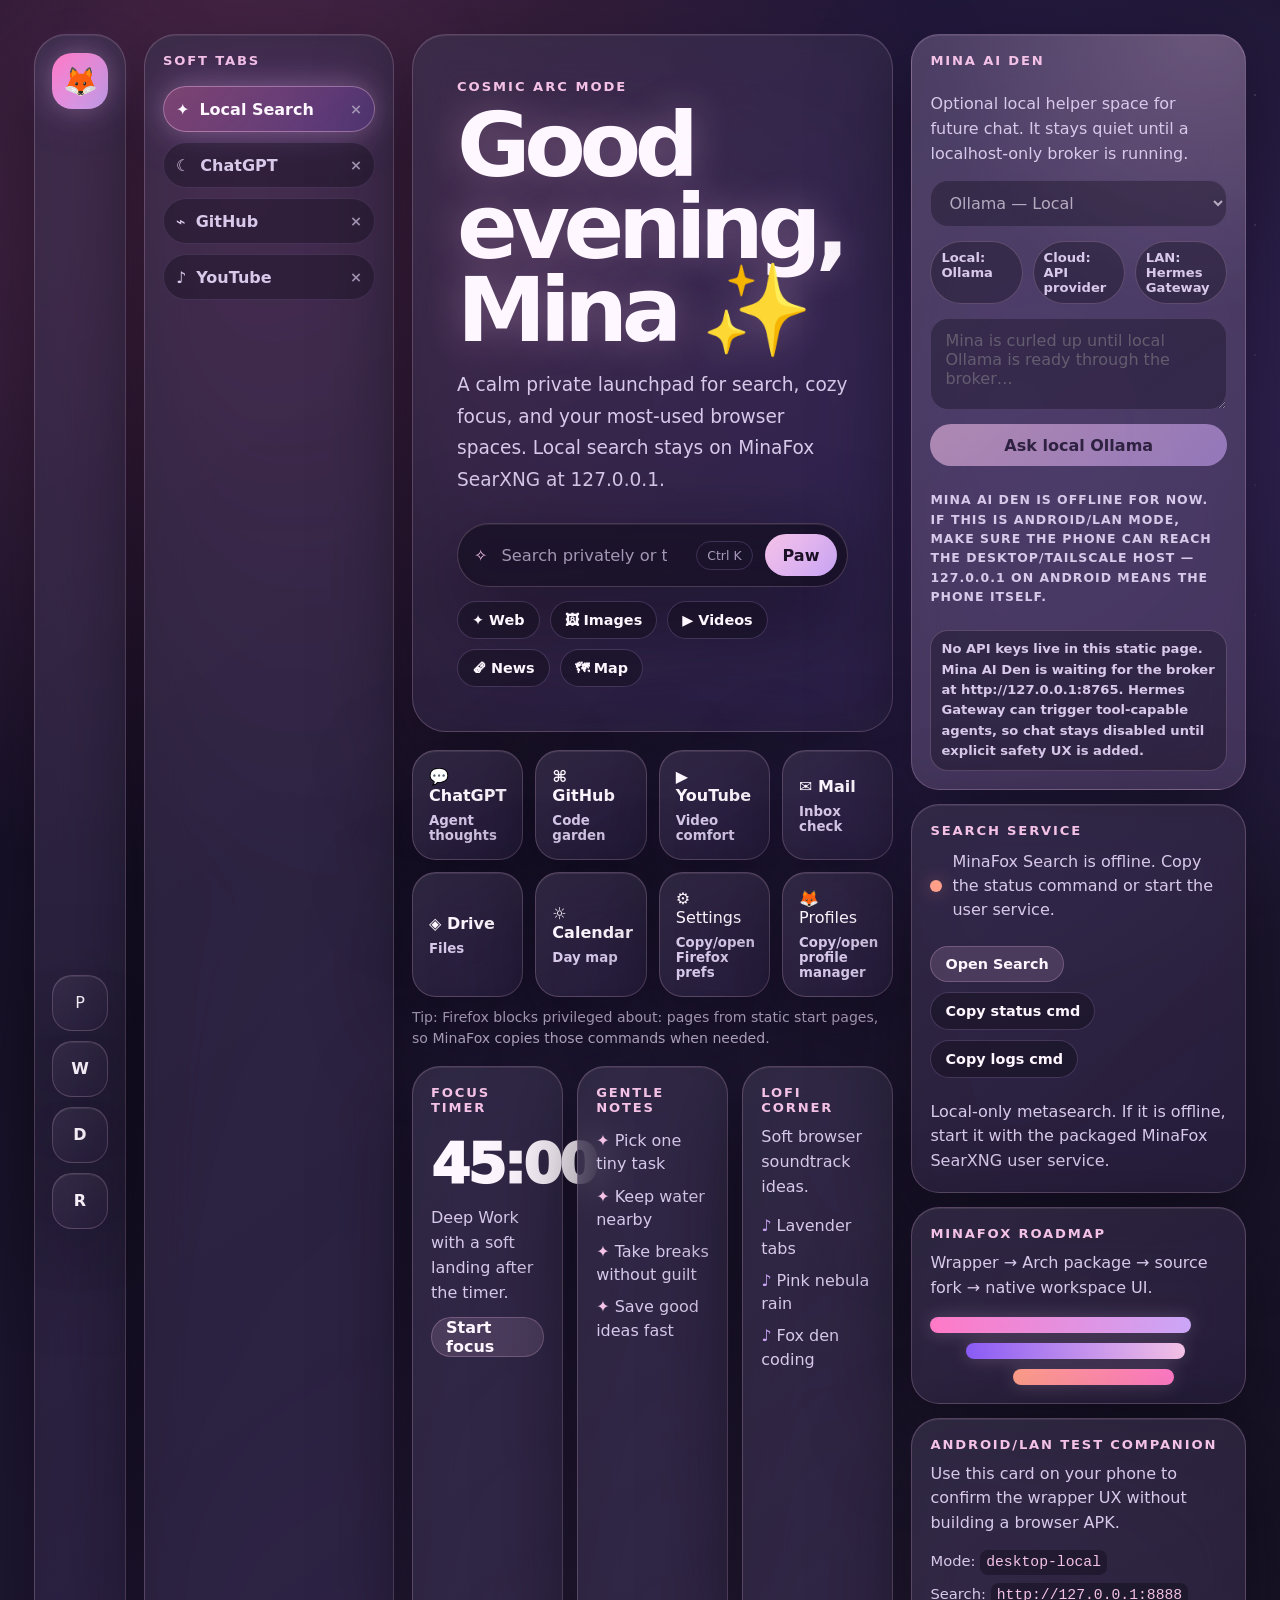
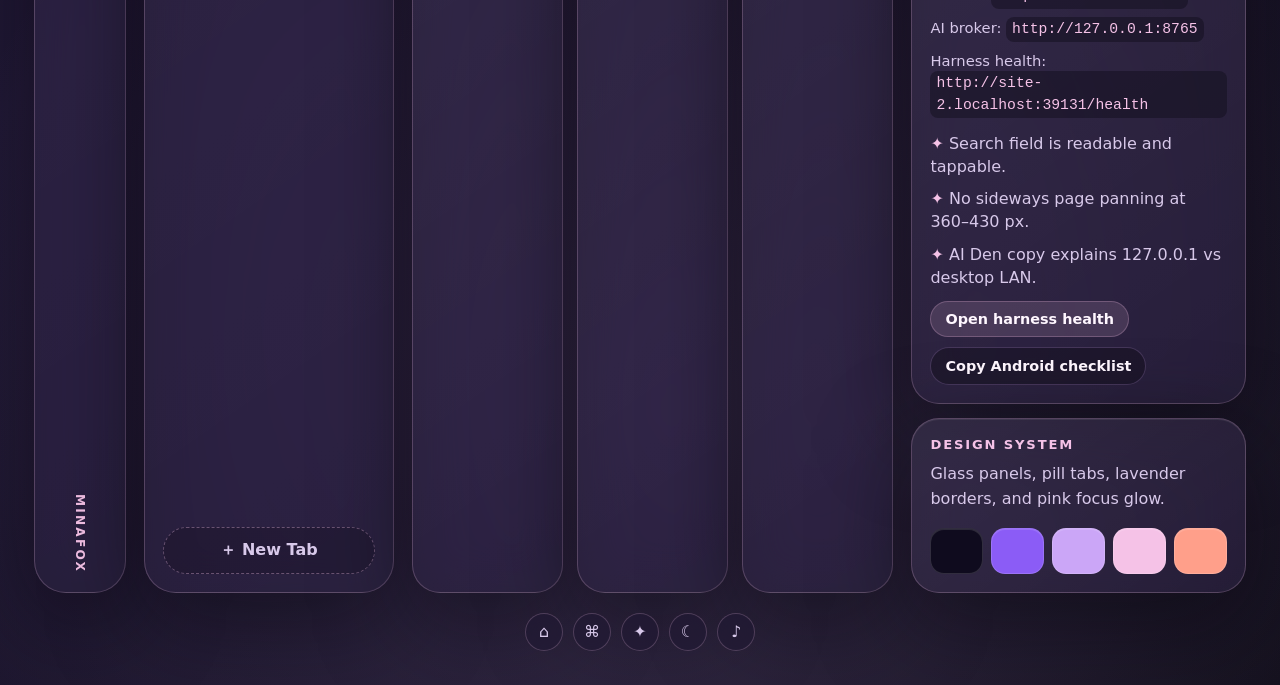
==== commit 13fa71e5: "feat: improve Android LAN UX testing Changelog: - Add an Android/LAN test companion card to the Mina" ====
--- a/desktop/start.html
+++ b/desktop/start.html
@@ -598,6 +598,27 @@
 
     .checklist li::before { content: "✦ "; color: var(--pink); }
     .track-list li::before { content: "♪ "; color: var(--lavender); }
+
+    .android-endpoint-list {
+      display: grid;
+      gap: 8px;
+      margin: 14px 0 0;
+      padding: 0;
+      list-style: none;
+      color: var(--muted);
+      font-size: 0.92rem;
+      line-height: 1.45;
+    }
+
+    .android-endpoint-list code {
+      display: inline-block;
+      max-width: 100%;
+      padding: 2px 6px;
+      border-radius: 8px;
+      background: rgba(13, 10, 22, 0.42);
+      color: var(--pink);
+      overflow-wrap: anywhere;
+    }
 
     .dashboard-grid {
       align-content: start;
@@ -1048,6 +1069,25 @@
             <span></span>
           </div>
         </article>
+        <article class="dashboard-card android-test-card" aria-labelledby="android-test-title">
+          <h2 id="android-test-title">Android/LAN test companion</h2>
+          <p>Use this card on your phone to confirm the wrapper UX without building a browser APK.</p>
+          <ul class="android-endpoint-list" aria-label="Android test endpoints">
+            <li>Mode: <code data-runtime-mode>desktop-local</code></li>
+            <li>Search: <code data-runtime-search-url>http://127.0.0.1:8888</code></li>
+            <li>AI broker: <code data-runtime-ai-url>http://127.0.0.1:8765</code></li>
+            <li>Harness health: <code data-harness-health-url>/health</code></li>
+          </ul>
+          <ul class="checklist" data-android-checklist aria-label="Android UX checklist">
+            <li>Search field is readable and tappable.</li>
+            <li>No sideways page panning at 360–430 px.</li>
+            <li>AI Den copy explains 127.0.0.1 vs desktop LAN.</li>
+          </ul>
+          <div class="status-actions" aria-label="Android harness actions">
+            <a class="status-action mini-button" data-harness-health-link href="/health">Open harness health</a>
+            <button class="status-action" type="button" data-copy-command="Open /android-checklist on the harness host">Copy Android checklist</button>
+          </div>
+        </article>
         <article class="dashboard-card design-system-card">
           <h2>Design system</h2>
           <p>Glass panels, pill tabs, lavender borders, and pink focus glow.</p>
@@ -1074,6 +1114,9 @@
     const searchBaseUrl = normalizeServiceUrl(minafoxRuntimeConfig.searchBaseUrl || "http://127.0.0.1:8888");
     const searchActionUrl = normalizeServiceUrl(minafoxRuntimeConfig.searchActionUrl || `${searchBaseUrl}/search`);
     const aiBrokerUrl = normalizeServiceUrl(minafoxRuntimeConfig.aiBrokerUrl || "http://127.0.0.1:8765");
+    const harnessUrl = normalizeServiceUrl(minafoxRuntimeConfig.harnessUrl || window.location.origin || "http://127.0.0.1:8766");
+    const harnessHealthUrl = normalizeServiceUrl(minafoxRuntimeConfig.healthUrl || `${harnessUrl}/health`);
+    const androidChecklistUrl = normalizeServiceUrl(minafoxRuntimeConfig.androidChecklistUrl || `${harnessUrl}/android-checklist`);
     const runtimeMode = minafoxRuntimeConfig.mode || "desktop-local";
 
     function normalizeServiceUrl(url) {
@@ -1095,6 +1138,18 @@
       }
       const searchStatus = document.querySelector("[data-search-status]");
       if (searchStatus) searchStatus.textContent = `Checking MinaFox Search on ${searchBaseUrl}…`;
+      const runtimeModeNode = document.querySelector("[data-runtime-mode]");
+      const runtimeSearchNode = document.querySelector("[data-runtime-search-url]");
+      const runtimeAiNode = document.querySelector("[data-runtime-ai-url]");
+      const harnessHealthNode = document.querySelector("[data-harness-health-url]");
+      const harnessHealthLink = document.querySelector("[data-harness-health-link]");
+      const checklistButton = document.querySelector("[data-android-checklist][data-copy-command], [data-copy-command*='android-checklist']");
+      if (runtimeModeNode) runtimeModeNode.textContent = runtimeMode;
+      if (runtimeSearchNode) runtimeSearchNode.textContent = searchBaseUrl;
+      if (runtimeAiNode) runtimeAiNode.textContent = aiBrokerUrl;
+      if (harnessHealthNode) harnessHealthNode.textContent = harnessHealthUrl;
+      if (harnessHealthLink) harnessHealthLink.href = harnessHealthUrl;
+      if (checklistButton) checklistButton.setAttribute("data-copy-command", androidChecklistUrl);
     }
 
     applyRuntimeConfig();
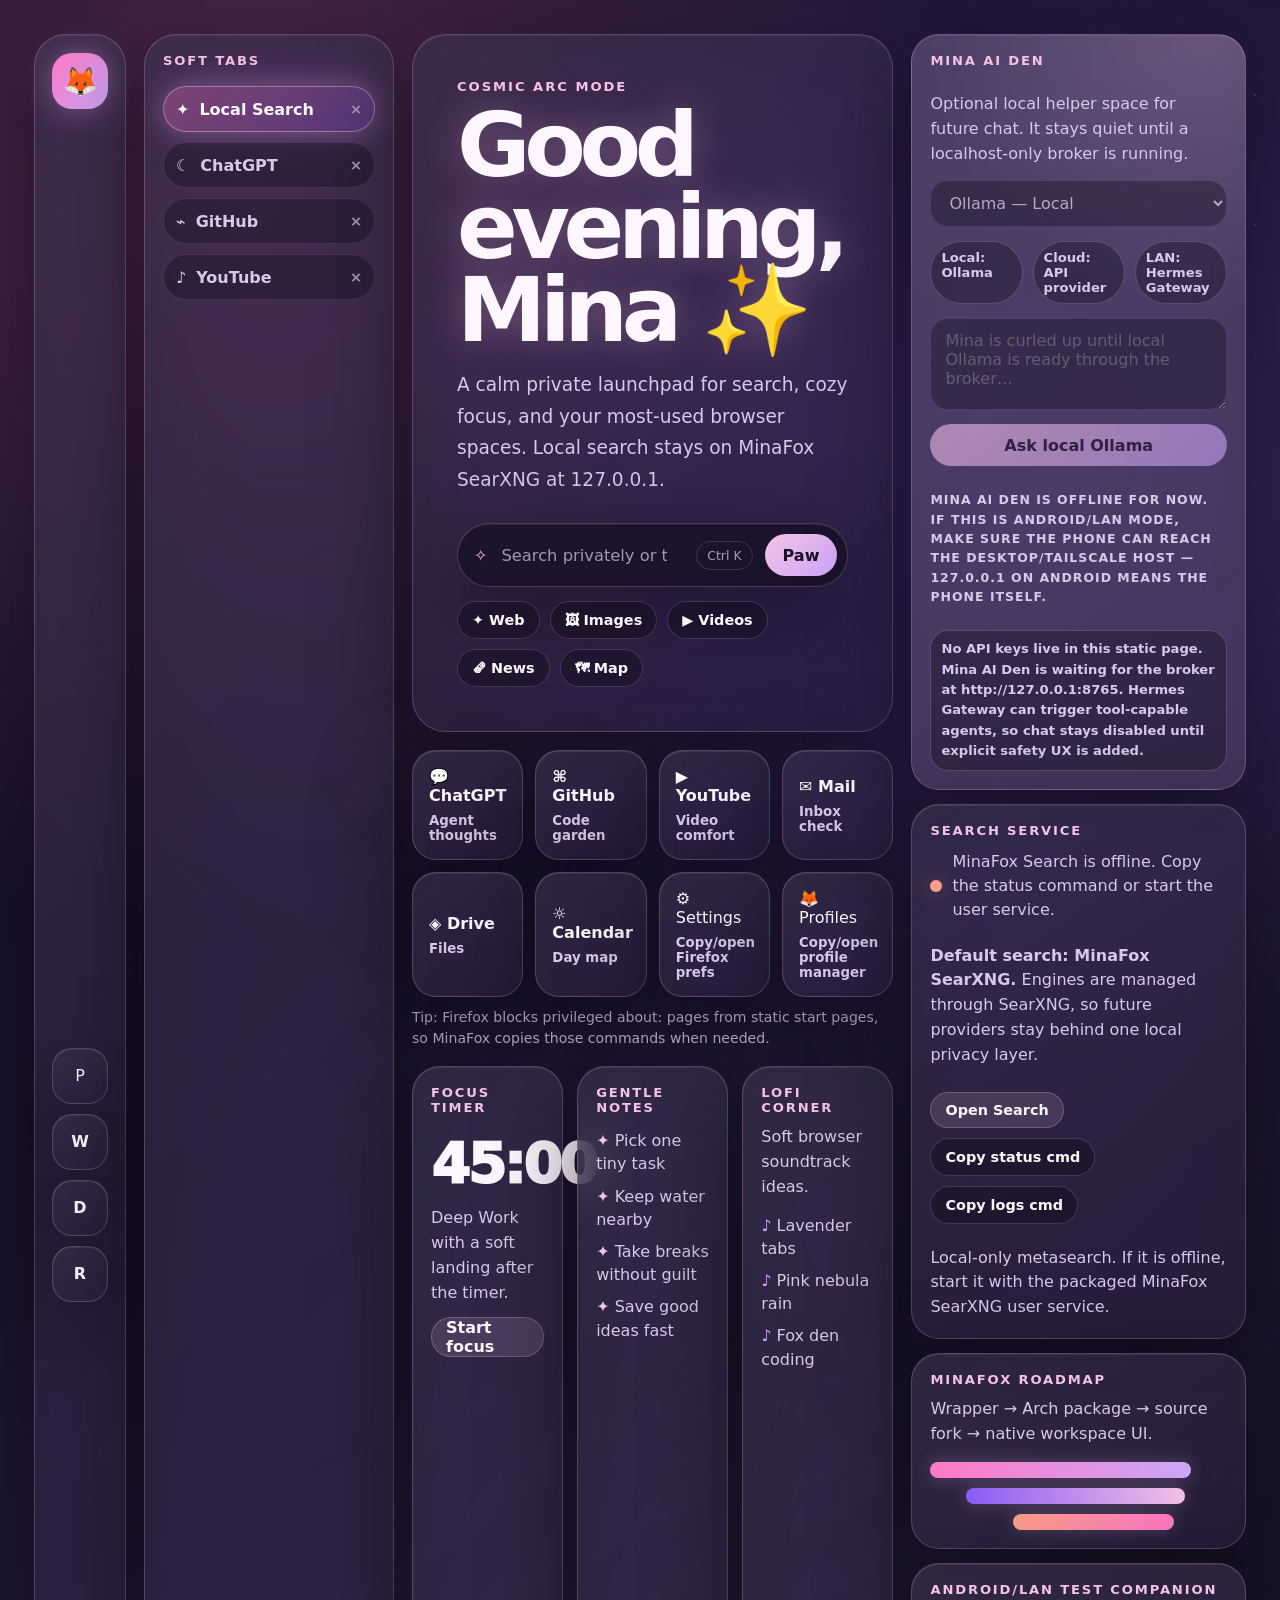
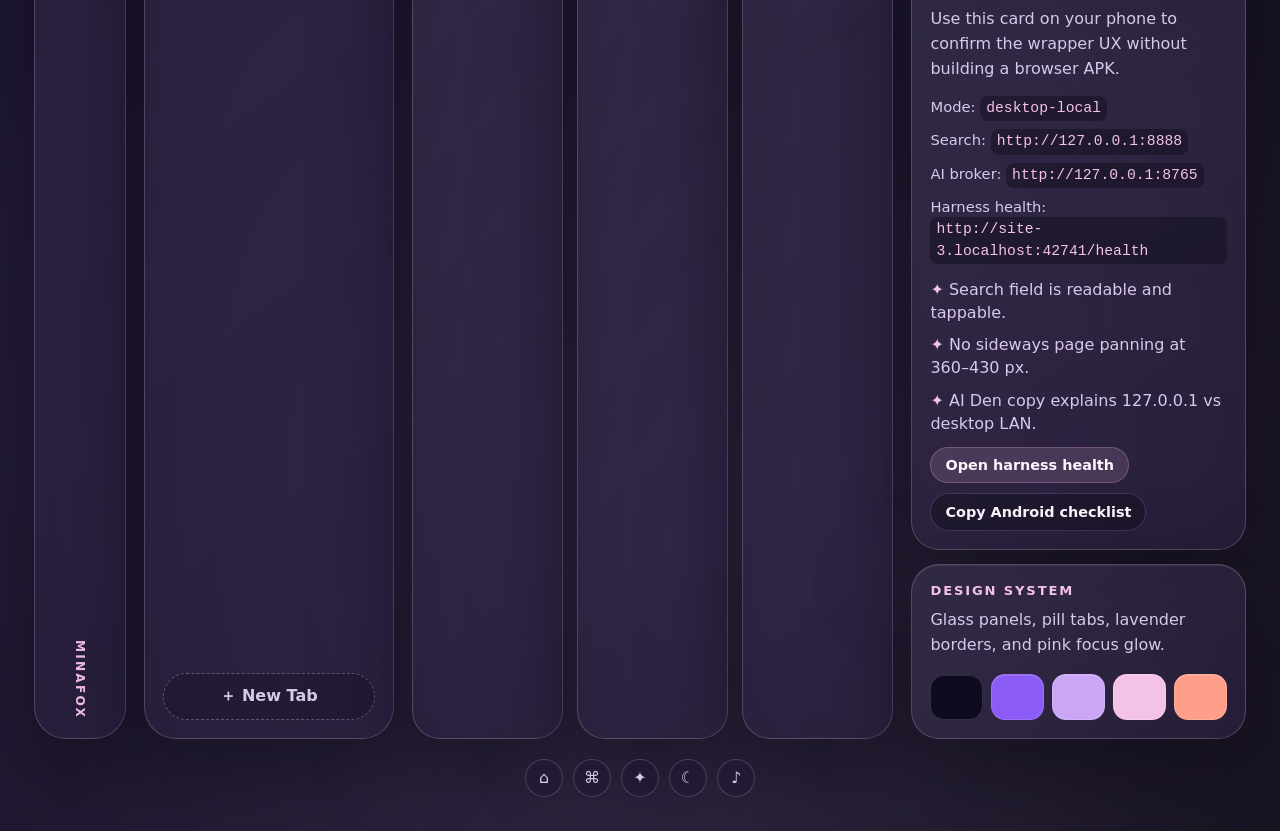
==== commit 9d876178: "docs: make SearXNG the default search layer Changelog: - Document local SearXNG as the default MinaF" ====
--- a/desktop/start.html
+++ b/desktop/start.html
@@ -1053,6 +1053,7 @@
             <span class="status-dot" data-search-status-dot aria-hidden="true"></span>
             <span data-search-status>Checking MinaFox Search on 127.0.0.1:8888…</span>
           </div>
+          <p><strong>Default search: MinaFox SearXNG.</strong> Engines are managed through SearXNG, so future providers stay behind one local privacy layer.</p>
           <div class="status-actions" aria-label="Search service actions">
             <a class="status-action mini-button" href="http://127.0.0.1:8888/">Open Search</a>
             <button class="status-action" type="button" data-copy-command="systemctl --user status minafox-searxng.service">Copy status cmd</button>
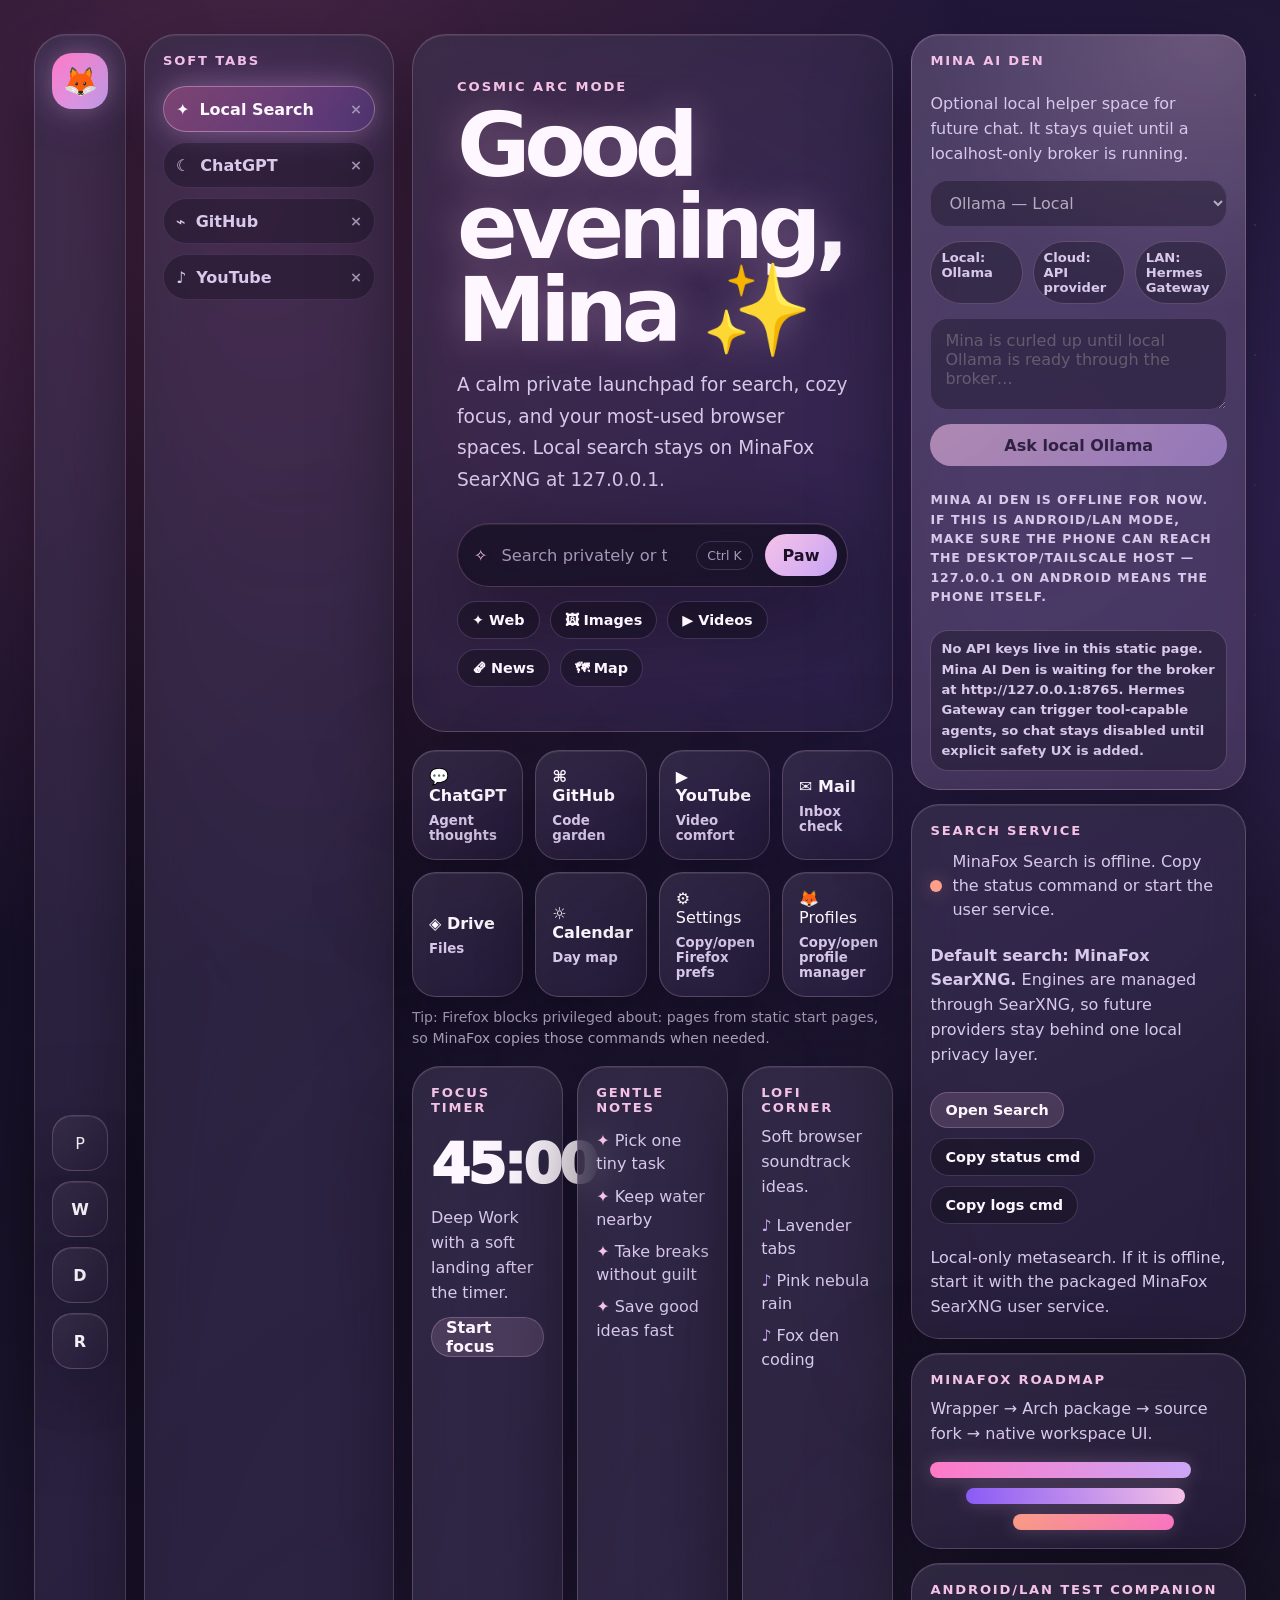
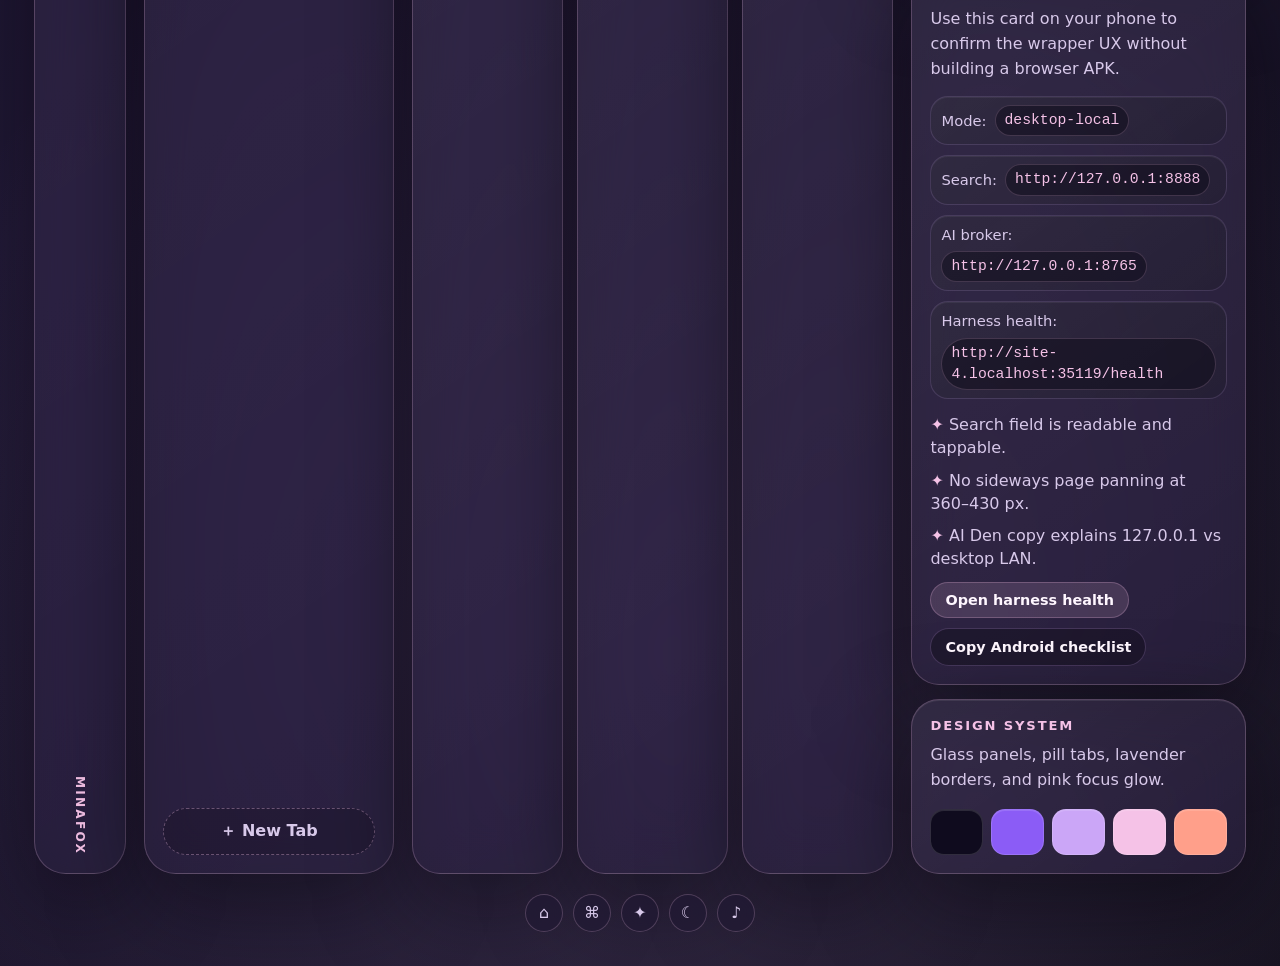
==== commit 62980df2: "style: round MinaFox companion details Changelog: - Add shared start-page radius tokens for card, pa" ====
--- a/desktop/start.html
+++ b/desktop/start.html
@@ -24,6 +24,10 @@
       --border-strong: rgba(245, 194, 231, 0.42);
       --shadow: 0 28px 90px rgba(5, 3, 12, 0.52);
       --glow: 0 0 28px rgba(245, 194, 231, 0.30), 0 0 54px rgba(139, 92, 246, 0.18);
+      --radius-card: 34px;
+      --radius-panel: 28px;
+      --radius-chip: 18px;
+      --radius-pill: 999px;
       font-family: Inter, ui-sans-serif, system-ui, -apple-system, BlinkMacSystemFont, "Segoe UI", sans-serif;
       background: var(--bg);
       color: var(--ink);
@@ -359,12 +363,15 @@
     .status-action {
       min-height: 38px;
       border: 1px solid rgba(203, 166, 247, 0.22);
-      border-radius: 999px;
+      border-radius: var(--radius-pill);
       padding: 0 14px;
       background: rgba(13, 10, 22, 0.40);
       color: var(--ink);
       box-shadow: none;
       font-size: 0.9rem;
+      text-decoration: none;
+      display: inline-grid;
+      place-items: center;
     }
 
     .search-mode-pill:hover,
@@ -601,7 +608,7 @@
 
     .android-endpoint-list {
       display: grid;
-      gap: 8px;
+      gap: 10px;
       margin: 14px 0 0;
       padding: 0;
       list-style: none;
@@ -610,12 +617,27 @@
       line-height: 1.45;
     }
 
+    .rounded-detail-row,
+    .android-endpoint-list li {
+      display: flex;
+      flex-wrap: wrap;
+      align-items: center;
+      gap: 6px 8px;
+      min-height: 40px;
+      padding: 8px 10px;
+      border: 1px solid rgba(203, 166, 247, 0.16);
+      border-radius: var(--radius-chip);
+      background: linear-gradient(145deg, rgba(255, 255, 255, 0.055), rgba(255, 255, 255, 0.025)), rgba(13, 10, 22, 0.30);
+      box-shadow: inset 0 1px 0 rgba(255, 255, 255, 0.06);
+    }
+
     .android-endpoint-list code {
       display: inline-block;
       max-width: 100%;
-      padding: 2px 6px;
-      border-radius: 8px;
-      background: rgba(13, 10, 22, 0.42);
+      padding: 4px 9px;
+      border-radius: var(--radius-pill);
+      border: 1px solid rgba(245, 194, 231, 0.18);
+      background: rgba(13, 10, 22, 0.46);
       color: var(--pink);
       overflow-wrap: anywhere;
     }
@@ -1074,10 +1096,10 @@
           <h2 id="android-test-title">Android/LAN test companion</h2>
           <p>Use this card on your phone to confirm the wrapper UX without building a browser APK.</p>
           <ul class="android-endpoint-list" aria-label="Android test endpoints">
-            <li>Mode: <code data-runtime-mode>desktop-local</code></li>
-            <li>Search: <code data-runtime-search-url>http://127.0.0.1:8888</code></li>
-            <li>AI broker: <code data-runtime-ai-url>http://127.0.0.1:8765</code></li>
-            <li>Harness health: <code data-harness-health-url>/health</code></li>
+            <li class="rounded-detail-row">Mode: <code data-runtime-mode>desktop-local</code></li>
+            <li class="rounded-detail-row">Search: <code data-runtime-search-url>http://127.0.0.1:8888</code></li>
+            <li class="rounded-detail-row">AI broker: <code data-runtime-ai-url>http://127.0.0.1:8765</code></li>
+            <li class="rounded-detail-row">Harness health: <code data-harness-health-url>/health</code></li>
           </ul>
           <ul class="checklist" data-android-checklist aria-label="Android UX checklist">
             <li>Search field is readable and tappable.</li>
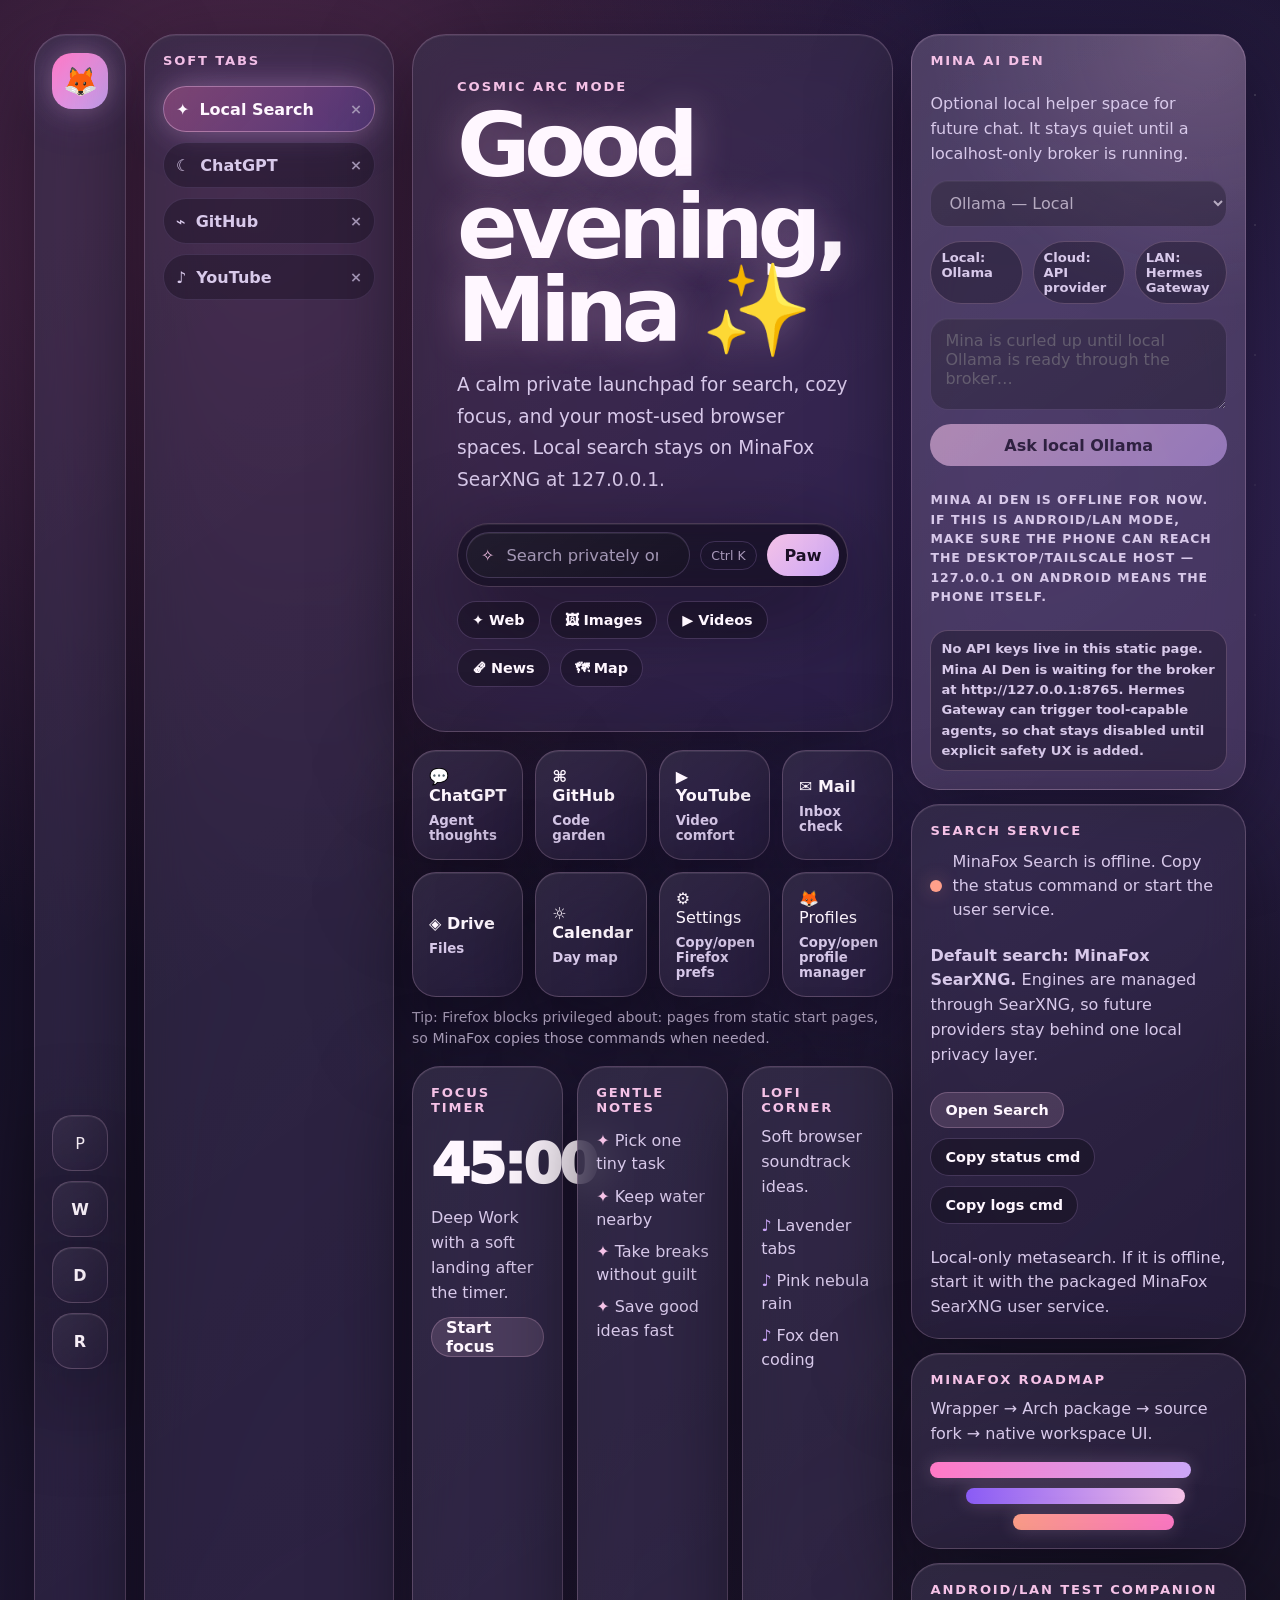
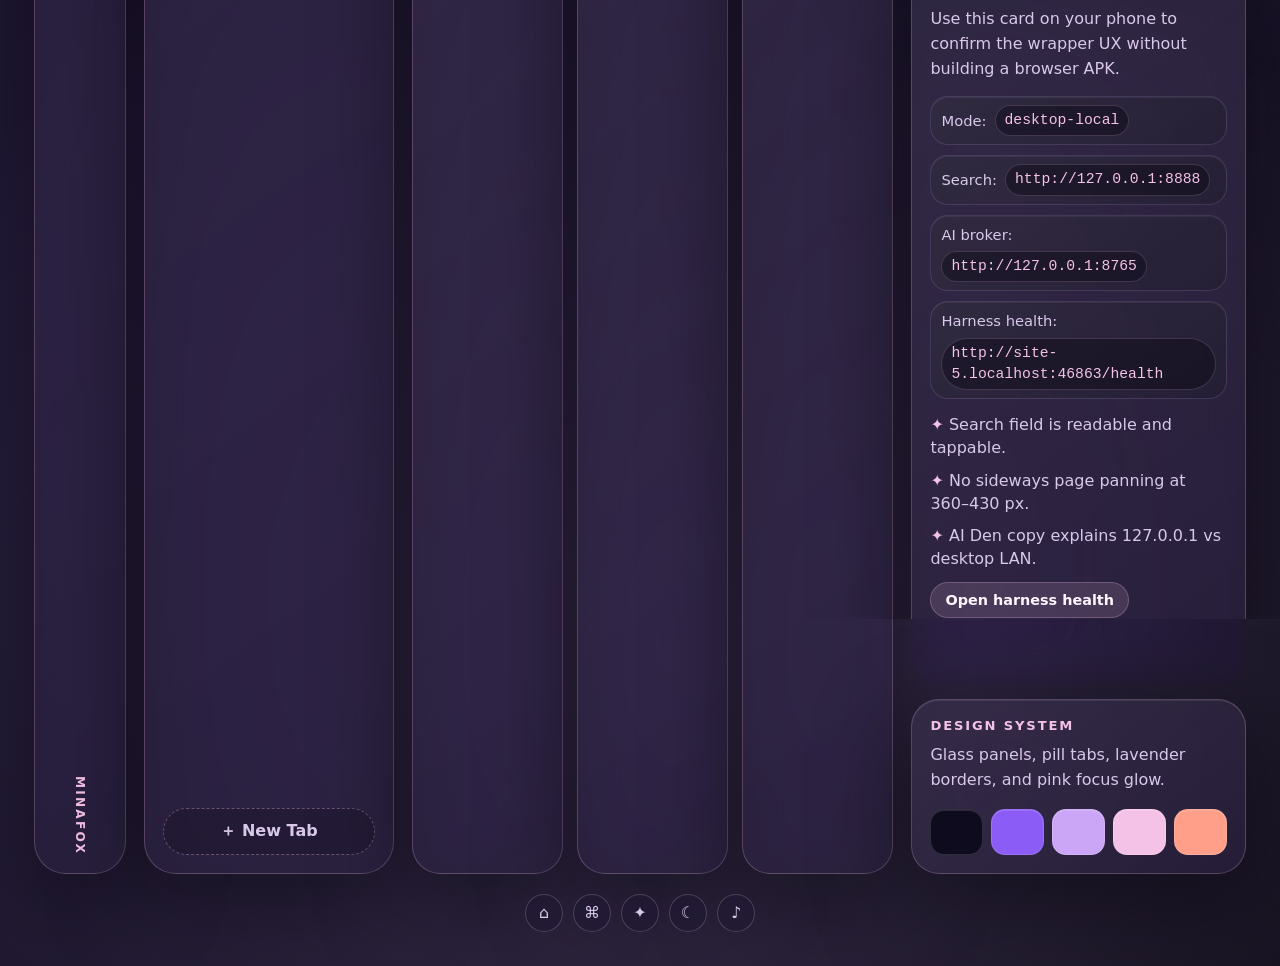
==== commit bbfa02e8: "style: round MinaFox text boxes Changelog: - Wrap the start-page SearXNG search field in a rounded g" ====
--- a/desktop/start.html
+++ b/desktop/start.html
@@ -284,12 +284,12 @@
       position: relative;
       z-index: 1;
       display: grid;
-      grid-template-columns: auto 1fr auto auto;
-      gap: 12px;
+      grid-template-columns: minmax(0, 1fr) auto auto;
+      gap: 10px;
       align-items: center;
       margin-top: 28px;
-      padding: 10px 10px 10px 16px;
-      border-radius: 999px;
+      padding: 8px;
+      border-radius: var(--radius-pill);
       background: rgba(13, 10, 22, 0.58);
     }
 
@@ -307,9 +307,31 @@
 
     .sparkle { color: var(--pink); }
 
+    .search-input-shell {
+      display: grid;
+      grid-template-columns: auto minmax(0, 1fr);
+      align-items: center;
+      gap: 10px;
+      min-width: 0;
+      min-height: 46px;
+      padding: 0 14px;
+      border: 1px solid rgba(203, 166, 247, 0.20);
+      border-radius: var(--radius-pill);
+      background: linear-gradient(145deg, rgba(255, 255, 255, 0.055), rgba(255, 255, 255, 0.02)), rgba(13, 10, 22, 0.42);
+      box-shadow: inset 0 1px 0 rgba(255, 255, 255, 0.08);
+    }
+
+    .search-input-shell:focus-within {
+      border-color: rgba(245, 194, 231, 0.58);
+      box-shadow: inset 0 1px 0 rgba(255, 255, 255, 0.08), 0 0 0 4px rgba(139, 92, 246, 0.14);
+    }
+
     input[name="q"] {
+      width: 100%;
       min-width: 0;
+      min-height: 42px;
       border: 0;
+      border-radius: var(--radius-pill);
       background: transparent;
       color: var(--ink);
       font: inherit;
@@ -458,8 +480,9 @@
     .ai-den-card textarea {
       width: 100%;
       border: 1px solid rgba(203, 166, 247, 0.24);
-      border-radius: 18px;
-      background: rgba(13, 10, 22, 0.58);
+      border-radius: var(--radius-chip);
+      background: linear-gradient(145deg, rgba(255, 255, 255, 0.052), rgba(255, 255, 255, 0.018)), rgba(13, 10, 22, 0.58);
+      box-shadow: inset 0 1px 0 rgba(255, 255, 255, 0.08);
       color: var(--ink);
       font: inherit;
       padding: 12px 14px;
@@ -711,6 +734,7 @@
     }
 
     input[name="q"]:focus-visible,
+    .search-input-shell:focus-within,
     .ai-den-card select:focus-visible,
     .ai-den-card textarea:focus-visible,
     button:focus-visible,
@@ -797,7 +821,7 @@
       }
 
       .command-bar {
-        grid-template-columns: auto 1fr auto;
+        grid-template-columns: 1fr auto;
         border-radius: 24px;
       }
 
@@ -987,9 +1011,11 @@
           <h1 id="minafox-greeting">Good evening, Mina ✨</h1>
           <p class="subtitle">A calm private launchpad for search, cozy focus, and your most-used browser spaces. Local search stays on MinaFox SearXNG at 127.0.0.1.</p>
           <form id="minafox-search-form" class="command-bar" role="search" method="post" action="http://127.0.0.1:8888/search">
-            <span class="sparkle" aria-hidden="true">✧</span>
             <label for="search-q">Search MinaFox SearXNG privately</label>
-            <input id="search-q" name="q" type="search" autocomplete="off" placeholder="Search privately or type a cozy command…" />
+            <div class="search-input-shell">
+              <span class="sparkle" aria-hidden="true">✧</span>
+              <input id="search-q" name="q" type="search" autocomplete="off" placeholder="Search privately or type a cozy command…" />
+            </div>
             <span class="shortcut-hint" aria-hidden="true">Ctrl K</span>
             <button type="submit" aria-label="Search">Paw</button>
           </form>
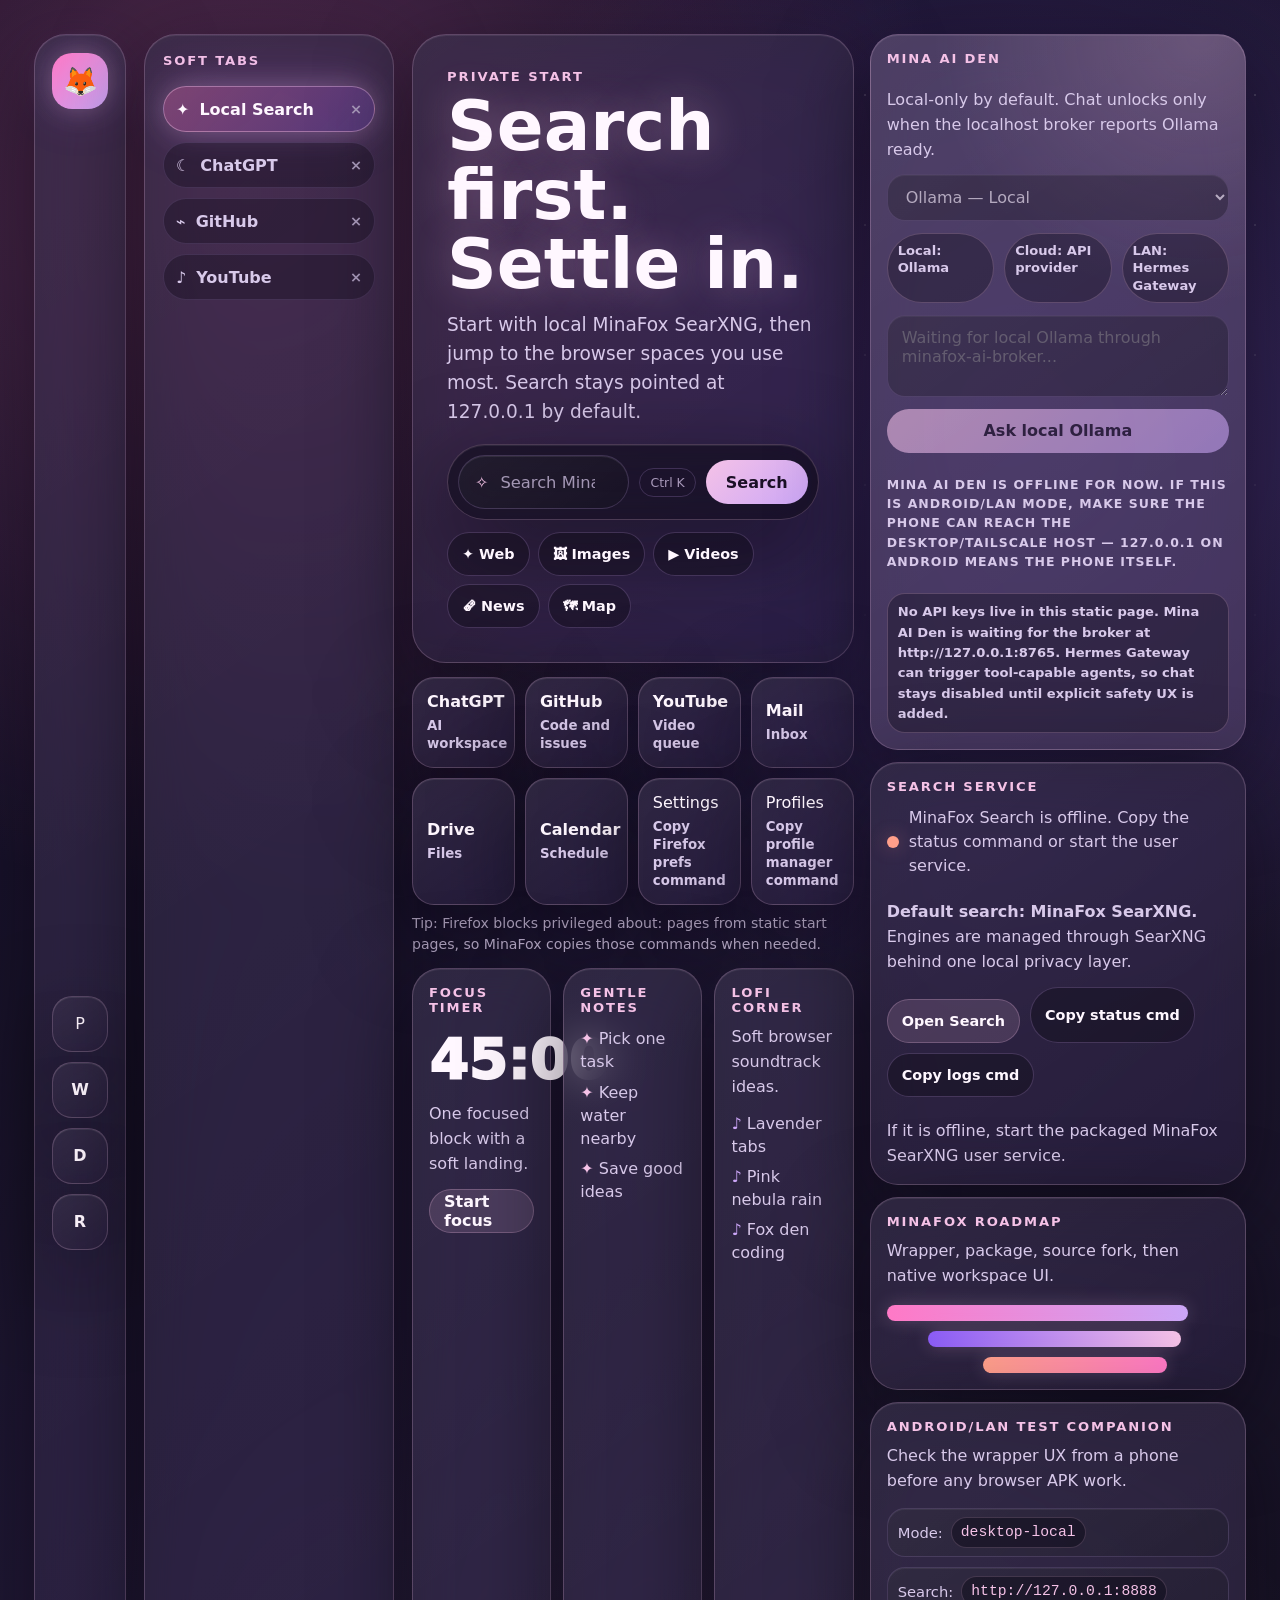
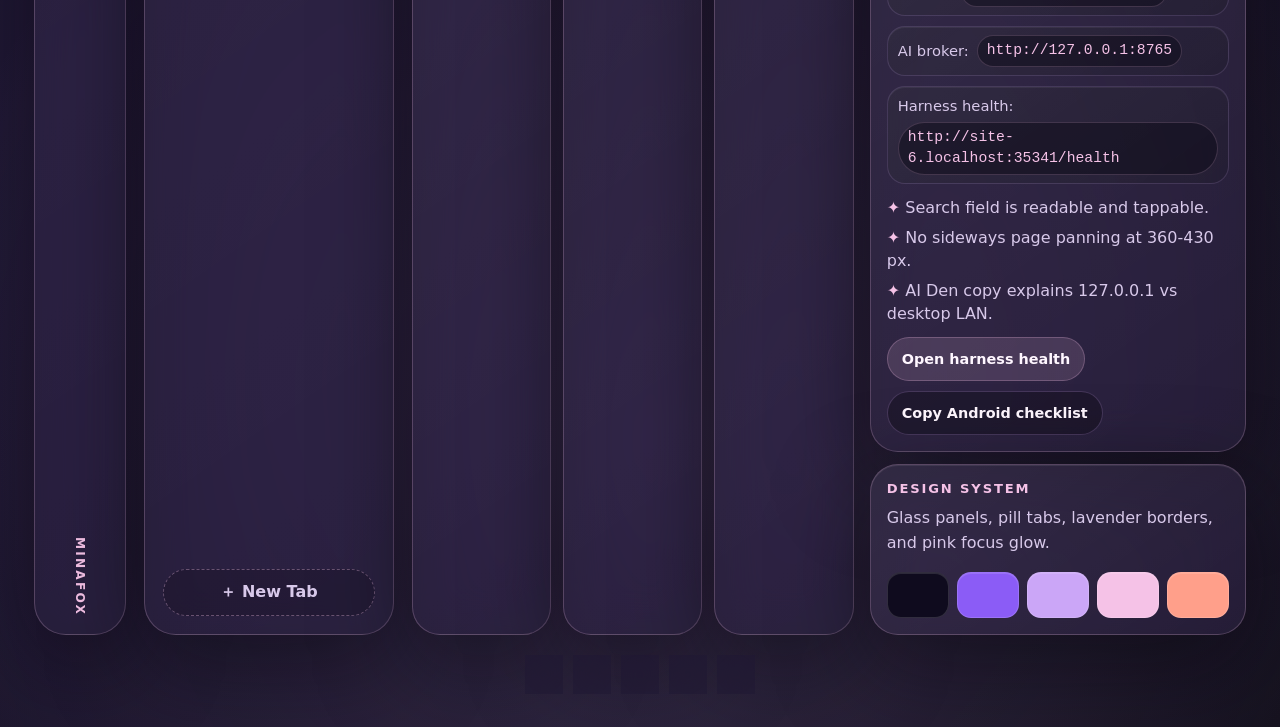
==== commit 394160a0: "docs: complete milestone 4 release readiness Changelog: - Refresh install, package, update, optional" ====
--- a/desktop/start.html
+++ b/desktop/start.html
@@ -226,21 +226,21 @@
 
     .start-stage {
       display: grid;
-      grid-template-columns: minmax(0, 1.18fr) minmax(280px, 0.82fr);
-      gap: 18px;
+      grid-template-columns: minmax(0, 1.08fr) minmax(300px, 0.92fr);
+      gap: 16px;
       min-width: 0;
     }
 
     .stage-main {
       display: grid;
       grid-template-rows: auto auto 1fr;
-      gap: 18px;
+      gap: 14px;
       min-width: 0;
     }
 
     .hero-card {
       border-radius: 34px;
-      padding: clamp(24px, 4vw, 44px);
+      padding: clamp(22px, 3vw, 34px);
       position: relative;
       overflow: hidden;
     }
@@ -255,7 +255,7 @@
     }
 
     .eyebrow {
-      margin: 0 0 10px;
+      margin: 0 0 8px;
       color: var(--pink);
       font-size: 0.82rem;
       font-weight: 900;
@@ -266,18 +266,18 @@
     h1 {
       margin: 0;
       max-width: 820px;
-      font-size: clamp(2.5rem, 7vw, 5.6rem);
-      line-height: 0.92;
-      letter-spacing: -0.07em;
+      font-size: clamp(2.2rem, 5.4vw, 4.45rem);
+      line-height: 1;
+      letter-spacing: 0;
       text-shadow: 0 0 38px rgba(245, 194, 231, 0.30);
     }
 
     .subtitle {
-      max-width: 66ch;
-      margin: 18px 0 0;
+      max-width: 62ch;
+      margin: 12px 0 0;
       color: var(--muted);
       font-size: clamp(1rem, 2vw, 1.16rem);
-      line-height: 1.7;
+      line-height: 1.55;
     }
 
     .command-bar {
@@ -287,8 +287,8 @@
       grid-template-columns: minmax(0, 1fr) auto auto;
       gap: 10px;
       align-items: center;
-      margin-top: 28px;
-      padding: 8px;
+      margin-top: 18px;
+      padding: 10px;
       border-radius: var(--radius-pill);
       background: rgba(13, 10, 22, 0.58);
     }
@@ -313,8 +313,8 @@
       align-items: center;
       gap: 10px;
       min-width: 0;
-      min-height: 46px;
-      padding: 0 14px;
+      min-height: 54px;
+      padding: 0 16px;
       border: 1px solid rgba(203, 166, 247, 0.20);
       border-radius: var(--radius-pill);
       background: linear-gradient(145deg, rgba(255, 255, 255, 0.055), rgba(255, 255, 255, 0.02)), rgba(13, 10, 22, 0.42);
@@ -329,7 +329,7 @@
     input[name="q"] {
       width: 100%;
       min-width: 0;
-      min-height: 42px;
+      min-height: 50px;
       border: 0;
       border-radius: var(--radius-pill);
       background: transparent;
@@ -362,9 +362,9 @@
 
     button {
       border: 0;
-      min-height: 42px;
+      min-height: 44px;
       border-radius: 999px;
-      padding: 0 18px;
+      padding: 0 20px;
       background: linear-gradient(135deg, var(--pink), var(--lavender));
       color: #1b1026;
       cursor: pointer;
@@ -377,13 +377,13 @@
       z-index: 1;
       display: flex;
       flex-wrap: wrap;
-      gap: 10px;
-      margin-top: 14px;
+      gap: 8px;
+      margin-top: 12px;
     }
 
     .search-mode-pill,
     .status-action {
-      min-height: 38px;
+      min-height: 44px;
       border: 1px solid rgba(203, 166, 247, 0.22);
       border-radius: var(--radius-pill);
       padding: 0 14px;
@@ -405,17 +405,17 @@
     .quicklinks {
       display: grid;
       grid-template-columns: repeat(4, minmax(0, 1fr));
-      gap: 12px;
+      gap: 10px;
     }
 
     .quick-card {
-      min-height: 92px;
-      display: grid;
-      gap: 8px;
+      min-height: 78px;
+      display: grid;
+      gap: 6px;
       align-content: center;
       justify-items: start;
-      border-radius: 24px;
-      padding: 16px;
+      border-radius: 22px;
+      padding: 14px;
       text-decoration: none;
       font-weight: 900;
     }
@@ -423,6 +423,7 @@
     .quick-card small {
       color: var(--muted);
       font-weight: 650;
+      line-height: 1.35;
     }
 
     .action-card {
@@ -453,7 +454,7 @@
     .widget-grid,
     .dashboard-grid {
       display: grid;
-      gap: 14px;
+      gap: 12px;
     }
 
     .widget-grid {
@@ -463,13 +464,13 @@
     .widget-card,
     .dashboard-card {
       border-radius: 28px;
-      padding: 18px;
+      padding: 16px;
       min-width: 0;
     }
 
     .ai-den-card {
       display: grid;
-      gap: 14px;
+      gap: 12px;
       background:
         radial-gradient(circle at 88% 0%, rgba(245, 194, 231, 0.18), transparent 34%),
         linear-gradient(145deg, rgba(255, 255, 255, 0.10), rgba(255, 255, 255, 0.04)),
@@ -496,7 +497,7 @@
     }
 
     .ai-den-card textarea {
-      min-height: 92px;
+      min-height: 82px;
       resize: vertical;
     }
 
@@ -519,6 +520,7 @@
       background: rgba(13, 10, 22, 0.34);
       font-size: 0.82rem;
       font-weight: 800;
+      line-height: 1.3;
     }
 
     .ai-status-text {
@@ -527,7 +529,7 @@
     }
 
     .ai-response-box {
-      min-height: 48px;
+      min-height: 42px;
       border: 1px solid rgba(137, 180, 250, 0.20);
       border-radius: 18px;
       padding: 12px 14px;
@@ -595,16 +597,16 @@
     }
 
     .timer-face {
-      margin-top: 16px;
+      margin-top: 12px;
       font-size: clamp(2rem, 5vw, 3.5rem);
       font-weight: 950;
-      letter-spacing: -0.05em;
+      letter-spacing: 0;
     }
 
     .mini-button {
       display: inline-grid;
       place-items: center;
-      min-height: 36px;
+      min-height: 44px;
       margin-top: 12px;
       padding: 0 14px;
       border-radius: 999px;
@@ -618,8 +620,8 @@
     .checklist,
     .track-list {
       display: grid;
-      gap: 9px;
-      margin: 14px 0 0;
+      gap: 7px;
+      margin: 12px 0 0;
       padding: 0;
       list-style: none;
       color: var(--muted);
@@ -807,6 +809,14 @@
       .quicklinks {
         grid-template-columns: repeat(2, minmax(0, 1fr));
       }
+
+      .dashboard-grid {
+        grid-template-columns: repeat(2, minmax(0, 1fr));
+      }
+
+      .ai-den-card {
+        grid-column: 1 / -1;
+      }
     }
 
     @media (max-width: 640px) {
@@ -830,7 +840,8 @@
       .soft-tab-list,
       .widget-grid,
       .quick-apps,
-      .quicklinks {
+      .quicklinks,
+      .dashboard-grid {
         grid-template-columns: 1fr;
       }
     }
@@ -906,17 +917,18 @@
       }
 
       .hero-card {
-        padding: 22px 16px;
+        padding: 18px 14px;
       }
 
       .hero-card h1 {
-        font-size: clamp(2rem, 13vw, 3.35rem);
+        font-size: clamp(2rem, 11vw, 2.8rem);
       }
 
       .command-bar {
-        grid-template-columns: 1fr auto;
+        grid-template-columns: 1fr;
         gap: 8px;
         padding: 9px;
+        border-radius: 22px;
       }
 
       .command-bar .sparkle,
@@ -927,6 +939,10 @@
       .command-bar input {
         min-height: 44px;
         padding-inline: 12px;
+      }
+
+      .command-bar button {
+        width: 100%;
       }
 
       .command-bar button,
@@ -941,7 +957,8 @@
       .ai-privacy-row,
       .status-actions {
         display: flex;
-        overflow-x: auto;
+        flex-wrap: wrap;
+        overflow-x: visible;
         gap: 8px;
         padding-bottom: 4px;
       }
@@ -949,7 +966,8 @@
       .search-mode-pill,
       .privacy-pill,
       .status-action {
-        flex: 0 0 auto;
+        flex: 1 1 calc(50% - 8px);
+        min-width: min(100%, 132px);
       }
 
       .quick-card,
@@ -1007,17 +1025,17 @@
     <section class="start-stage" aria-label="Start page content">
       <div class="stage-main">
         <section class="hero-card" aria-labelledby="minafox-greeting">
-          <p class="eyebrow">Cosmic Arc mode</p>
-          <h1 id="minafox-greeting">Good evening, Mina ✨</h1>
-          <p class="subtitle">A calm private launchpad for search, cozy focus, and your most-used browser spaces. Local search stays on MinaFox SearXNG at 127.0.0.1.</p>
+          <p class="eyebrow">Private start</p>
+          <h1 id="minafox-greeting">Search first. Settle in.</h1>
+          <p class="subtitle">Start with local MinaFox SearXNG, then jump to the browser spaces you use most. Search stays pointed at 127.0.0.1 by default.</p>
           <form id="minafox-search-form" class="command-bar" role="search" method="post" action="http://127.0.0.1:8888/search">
             <label for="search-q">Search MinaFox SearXNG privately</label>
             <div class="search-input-shell">
               <span class="sparkle" aria-hidden="true">✧</span>
-              <input id="search-q" name="q" type="search" autocomplete="off" placeholder="Search privately or type a cozy command…" />
+              <input id="search-q" name="q" type="search" autocomplete="off" placeholder="Search MinaFox..." />
             </div>
             <span class="shortcut-hint" aria-hidden="true">Ctrl K</span>
-            <button type="submit" aria-label="Search">Paw</button>
+            <button type="submit" aria-label="Search">Search</button>
           </form>
           <div class="search-mode-pills" aria-label="Search modes">
             <button class="search-mode-pill" type="button" data-search-category="general">✦ Web</button>
@@ -1029,14 +1047,14 @@
         </section>
 
         <nav class="quick-apps quicklinks" aria-label="Quick links">
-          <a class="quick-card" href="https://chat.openai.com/"><span>💬 ChatGPT</span><small>Agent thoughts</small></a>
-          <a class="quick-card" href="https://github.com/"><span>⌘ GitHub</span><small>Code garden</small></a>
-          <a class="quick-card" href="https://youtube.com/"><span>▶ YouTube</span><small>Video comfort</small></a>
-          <a class="quick-card" href="https://mail.proton.me/"><span>✉ Mail</span><small>Inbox check</small></a>
-          <a class="quick-card" href="https://drive.proton.me/"><span>◈ Drive</span><small>Files</small></a>
-          <a class="quick-card" href="https://calendar.google.com/"><span>☼ Calendar</span><small>Day map</small></a>
-          <button class="quick-card action-card" type="button" data-about-target="about:preferences"><span>⚙ Settings</span><small>Copy/open Firefox prefs</small></button>
-          <button class="quick-card action-card" type="button" data-about-target="about:profiles"><span>🦊 Profiles</span><small>Copy/open profile manager</small></button>
+          <a class="quick-card" href="https://chat.openai.com/"><span>ChatGPT</span><small>AI workspace</small></a>
+          <a class="quick-card" href="https://github.com/"><span>GitHub</span><small>Code and issues</small></a>
+          <a class="quick-card" href="https://youtube.com/"><span>YouTube</span><small>Video queue</small></a>
+          <a class="quick-card" href="https://mail.proton.me/"><span>Mail</span><small>Inbox</small></a>
+          <a class="quick-card" href="https://drive.proton.me/"><span>Drive</span><small>Files</small></a>
+          <a class="quick-card" href="https://calendar.google.com/"><span>Calendar</span><small>Schedule</small></a>
+          <button class="quick-card action-card" type="button" data-about-target="about:preferences"><span>Settings</span><small>Copy Firefox prefs command</small></button>
+          <button class="quick-card action-card" type="button" data-about-target="about:profiles"><span>Profiles</span><small>Copy profile manager command</small></button>
           <p class="action-status" data-action-status aria-live="polite">Tip: Firefox blocks privileged about: pages from static start pages, so MinaFox copies those commands when needed.</p>
         </nav>
 
@@ -1044,16 +1062,15 @@
           <article class="widget-card focus-timer-card">
             <h2>Focus timer</h2>
             <div class="timer-face">45:00</div>
-            <p>Deep Work with a soft landing after the timer.</p>
+            <p>One focused block with a soft landing.</p>
             <button class="mini-button action-card" type="button" data-about-target="about:blank">Start focus</button>
           </article>
           <article class="widget-card notes-card">
             <h2>Gentle notes</h2>
             <ul class="checklist">
-              <li>Pick one tiny task</li>
+              <li>Pick one task</li>
               <li>Keep water nearby</li>
-              <li>Take breaks without guilt</li>
-              <li>Save good ideas fast</li>
+              <li>Save good ideas</li>
             </ul>
           </article>
           <article class="widget-card lofi-card">
@@ -1071,7 +1088,7 @@
       <aside class="dashboard-grid" aria-label="Dashboard cards">
         <article class="dashboard-card ai-den-card" aria-labelledby="ai-den-title">
           <h2 id="ai-den-title">Mina AI Den</h2>
-          <p>Optional local helper space for future chat. It stays quiet until a localhost-only broker is running.</p>
+          <p>Local-only by default. Chat unlocks only when the localhost broker reports Ollama ready.</p>
           <div class="ai-provider-row">
             <label for="ai-provider-select">Choose AI provider</label>
             <select id="ai-provider-select" class="ai-provider-select" disabled>
@@ -1089,11 +1106,11 @@
             <span class="privacy-pill" data-privacy-mode="lan">LAN: Hermes Gateway</span>
           </div>
           <label for="ai-prompt-input">AI prompt</label>
-          <textarea id="ai-prompt-input" class="ai-prompt-input" disabled placeholder="Mina is curled up until local Ollama is ready through the broker…"></textarea>
+          <textarea id="ai-prompt-input" class="ai-prompt-input" disabled placeholder="Waiting for local Ollama through minafox-ai-broker..."></textarea>
           <button class="ai-send-button" type="button" disabled>Ask local Ollama</button>
           <p class="ai-chat-state" data-ai-chat-state>Chat disabled until broker reports local Ollama ready.</p>
           <output class="ai-response-box" data-ai-response aria-live="polite"></output>
-          <p class="ai-status-text" data-ai-status>No API keys live in this static page. Cloud keys stay in local config/keyring-backed broker settings. Hermes Gateway can trigger tool-capable agents, so LAN mode still requires explicit pairing and warnings. Start minafox-ai-broker to detect http://127.0.0.1:8765.</p>
+          <p class="ai-status-text" data-ai-status>No API keys live in this static page. Start minafox-ai-broker to check http://127.0.0.1:8765. Cloud and Hermes modes stay disabled until configured outside the page.</p>
         </article>
         <article class="dashboard-card service-status-card" aria-labelledby="search-status-title">
           <h2 id="search-status-title">Search service</h2>
@@ -1101,17 +1118,17 @@
             <span class="status-dot" data-search-status-dot aria-hidden="true"></span>
             <span data-search-status>Checking MinaFox Search on 127.0.0.1:8888…</span>
           </div>
-          <p><strong>Default search: MinaFox SearXNG.</strong> Engines are managed through SearXNG, so future providers stay behind one local privacy layer.</p>
+          <p><strong>Default search: MinaFox SearXNG.</strong> Engines are managed through SearXNG behind one local privacy layer.</p>
           <div class="status-actions" aria-label="Search service actions">
             <a class="status-action mini-button" href="http://127.0.0.1:8888/">Open Search</a>
             <button class="status-action" type="button" data-copy-command="systemctl --user status minafox-searxng.service">Copy status cmd</button>
             <button class="status-action" type="button" data-copy-command="journalctl --user -u minafox-searxng.service -f">Copy logs cmd</button>
           </div>
-          <p>Local-only metasearch. If it is offline, start it with the packaged MinaFox SearXNG user service.</p>
+          <p>If it is offline, start the packaged MinaFox SearXNG user service.</p>
         </article>
         <article class="dashboard-card roadmap-card">
           <h2>MinaFox roadmap</h2>
-          <p>Wrapper → Arch package → source fork → native workspace UI.</p>
+          <p>Wrapper, package, source fork, then native workspace UI.</p>
           <div class="roadmap-bars" aria-hidden="true">
             <span style="width: 88%"></span>
             <span></span>
@@ -1120,7 +1137,7 @@
         </article>
         <article class="dashboard-card android-test-card" aria-labelledby="android-test-title">
           <h2 id="android-test-title">Android/LAN test companion</h2>
-          <p>Use this card on your phone to confirm the wrapper UX without building a browser APK.</p>
+          <p>Check the wrapper UX from a phone before any browser APK work.</p>
           <ul class="android-endpoint-list" aria-label="Android test endpoints">
             <li class="rounded-detail-row">Mode: <code data-runtime-mode>desktop-local</code></li>
             <li class="rounded-detail-row">Search: <code data-runtime-search-url>http://127.0.0.1:8888</code></li>
@@ -1129,7 +1146,7 @@
           </ul>
           <ul class="checklist" data-android-checklist aria-label="Android UX checklist">
             <li>Search field is readable and tappable.</li>
-            <li>No sideways page panning at 360–430 px.</li>
+            <li>No sideways page panning at 360-430 px.</li>
             <li>AI Den copy explains 127.0.0.1 vs desktop LAN.</li>
           </ul>
           <div class="status-actions" aria-label="Android harness actions">
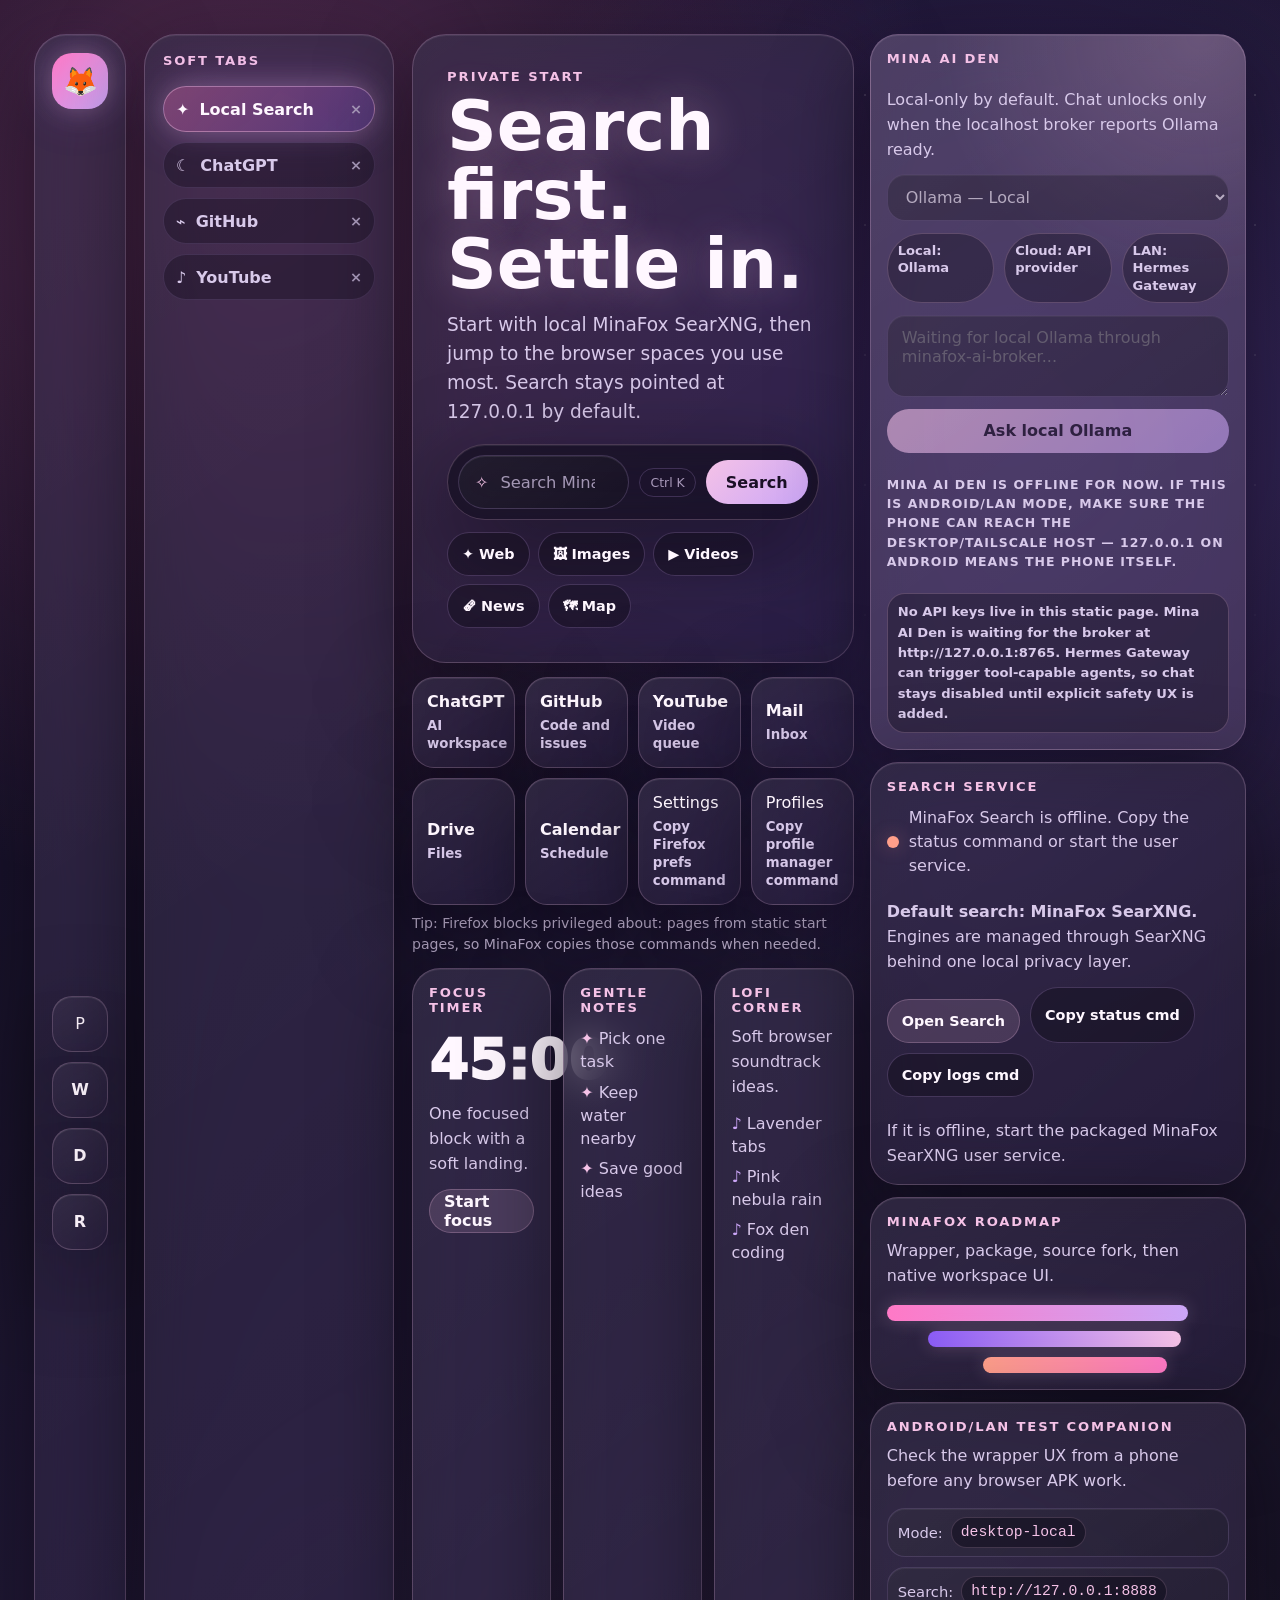
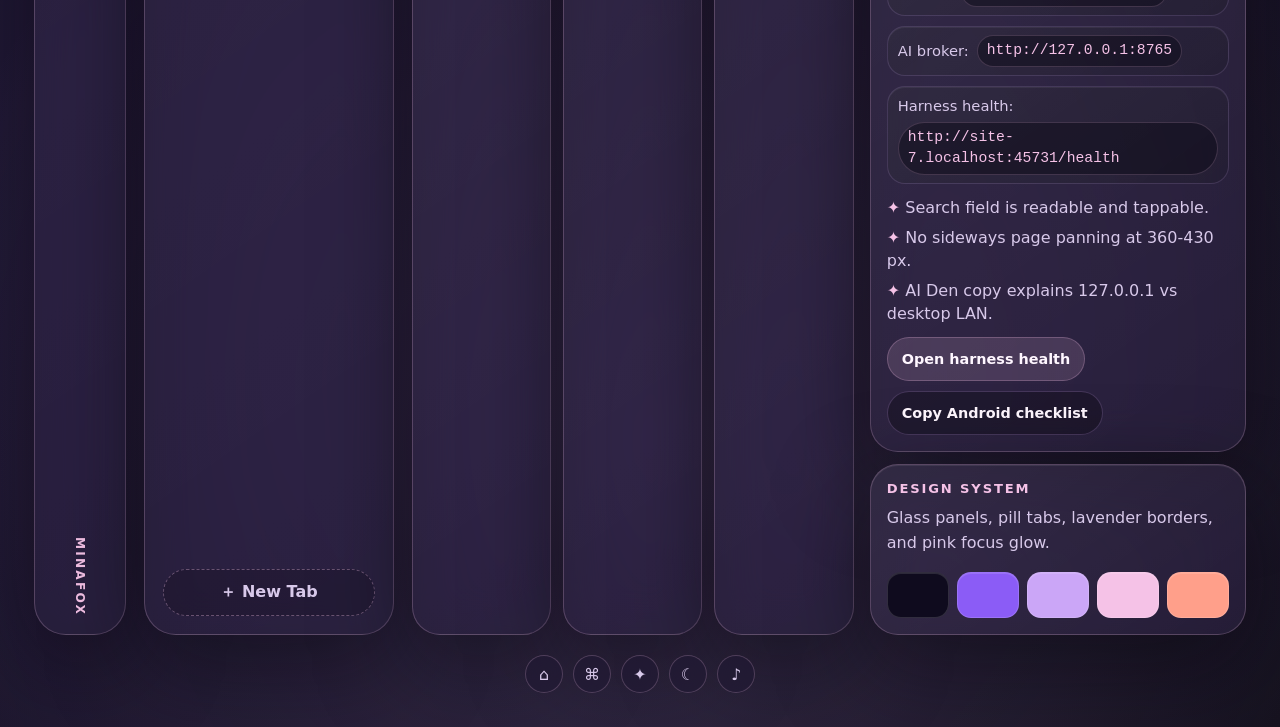
==== commit 0bd9fc0a: "docs: harden milestone 8 wrapper proof" ====
--- a/desktop/start.html
+++ b/desktop/start.html
@@ -1006,7 +1006,7 @@
         <button class="workspace-bubble action-card" type="button" data-about-target="about:profiles" aria-label="Personal workspace">P</button>
         <a class="workspace-bubble" href="https://calendar.google.com/" aria-label="Work workspace">W</a>
         <a class="workspace-bubble" href="https://github.com/" aria-label="Development workspace">D</a>
-        <a class="workspace-bubble" href="https://scholar.google.com/" aria-label="Research workspace">R</a>
+        <a class="workspace-bubble" href="http://127.0.0.1:8888/" aria-label="Research workspace">R</a>
       </nav>
       <div class="rail-label">MinaFox</div>
     </aside>
